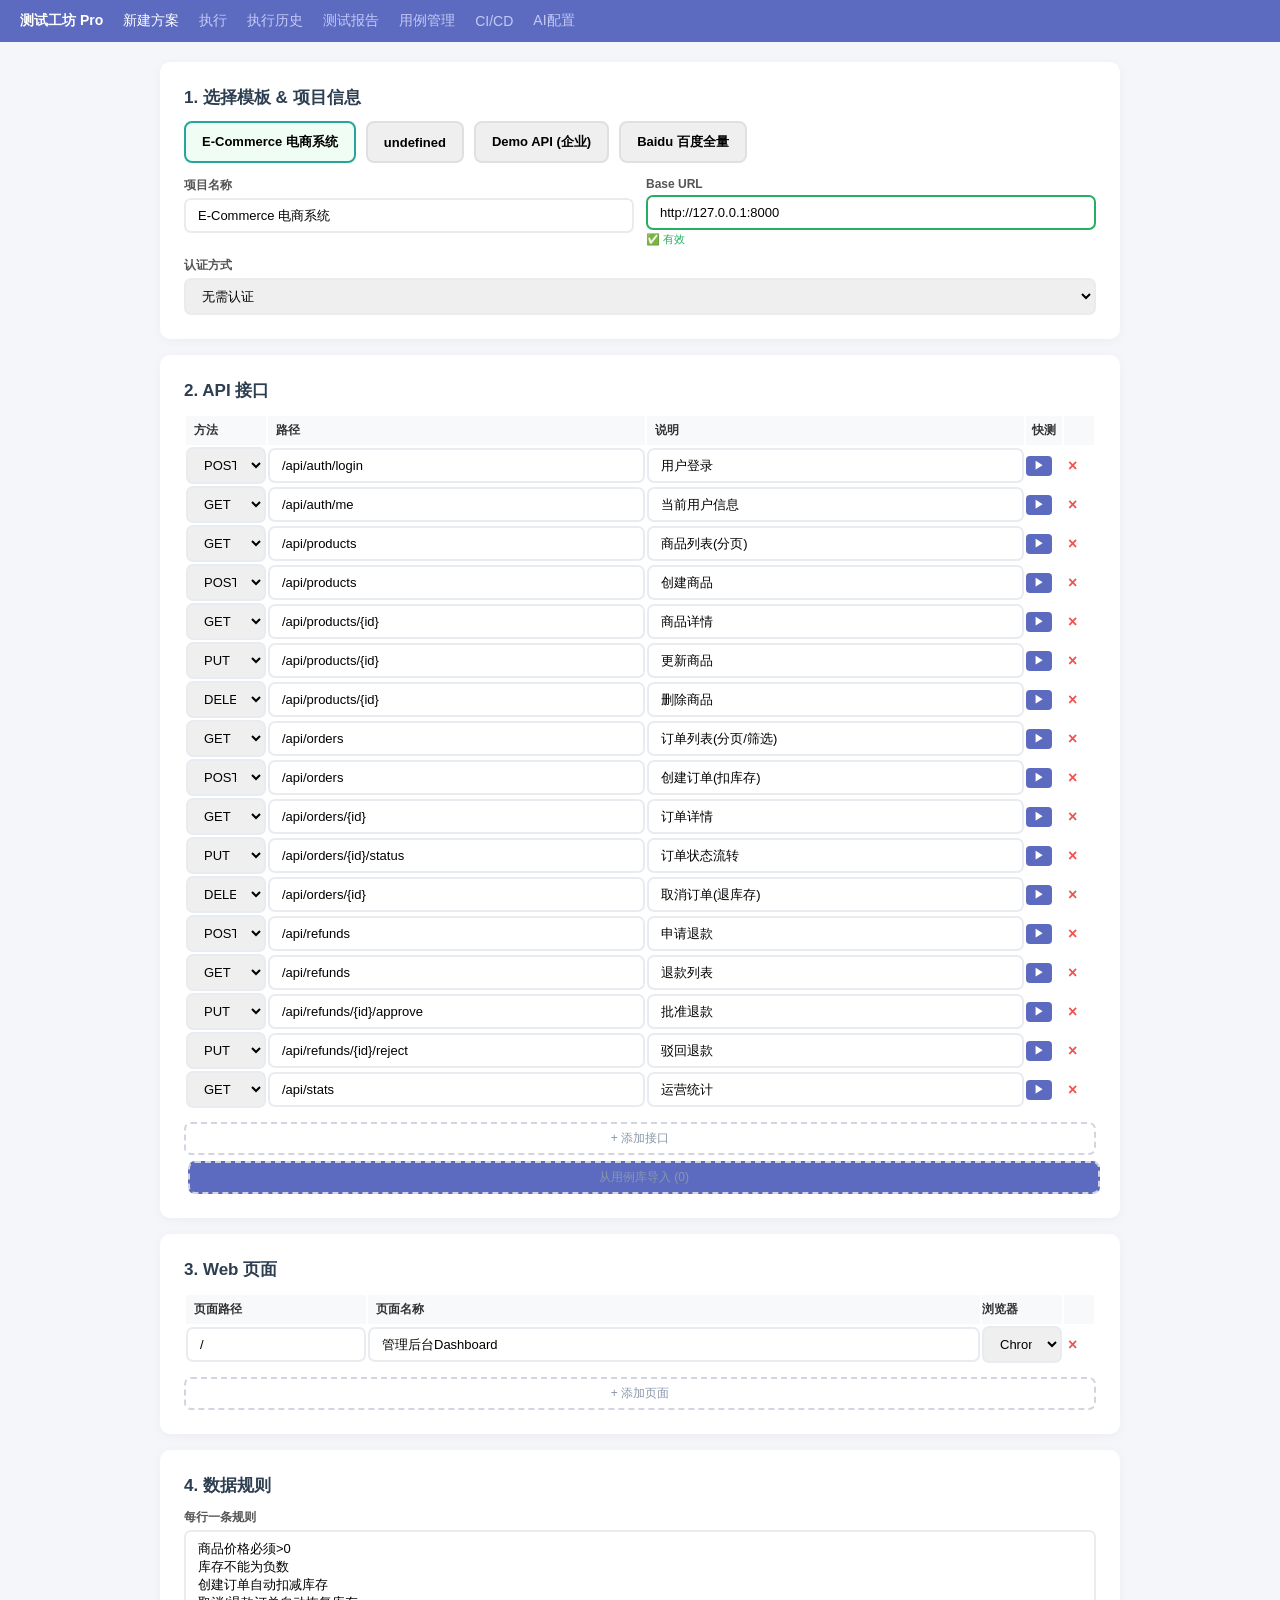
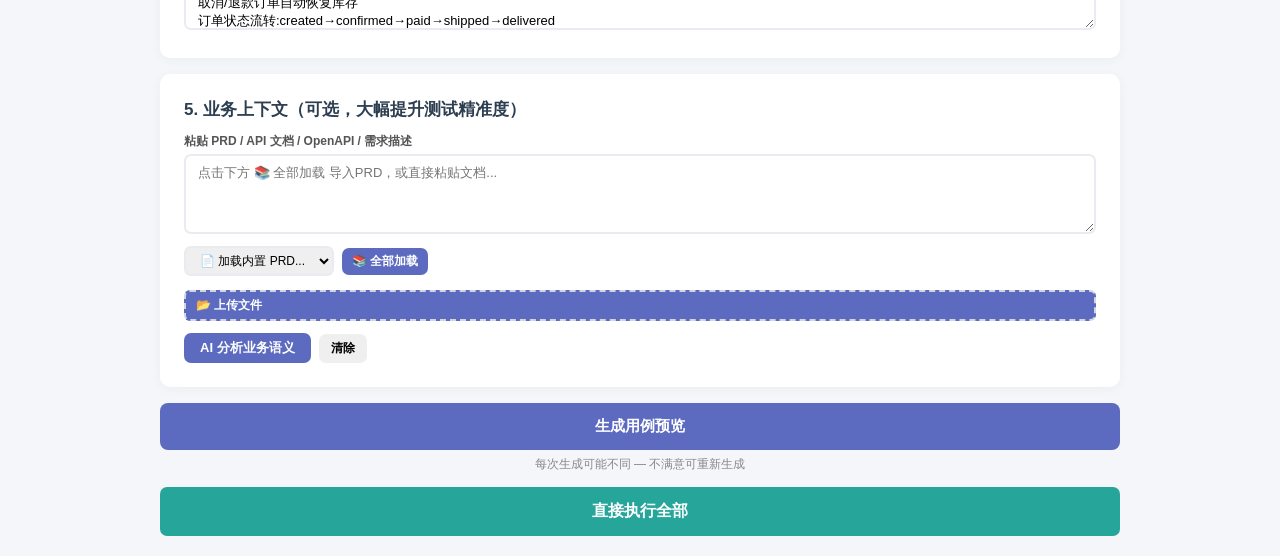
==== static/index.html @ 5188a3c5 "Fix: frontend timeout 300s and no longer destroys rendered pattern cases" ====
<!DOCTYPE html>
<html lang="zh-CN">
<head>
<meta charset="UTF-8"><meta name="viewport" content="width=device-width, initial-scale=1.0">
<title>测试工坊 Pro</title>
<style>
*{margin:0;padding:0;box-sizing:border-box}
body{font-family:-apple-system,BlinkMacSystemFont,'Segoe UI',sans-serif;background:#f5f6fa;color:#333}
.nav{background:#5c6bc0;color:#fff;padding:12px 20px;display:flex;gap:20px;align-items:center;font-size:14px}
.nav a{color:#c4c9f7;text-decoration:none;cursor:pointer}.nav a:hover,.nav a.on{color:#fff}
.main{max-width:1000px;margin:20px auto;padding:0 20px}
.card{background:#fff;border-radius:10px;padding:24px;margin-bottom:16px;box-shadow:0 2px 12px rgba(0,0,0,.04)}
h2{font-size:17px;margin-bottom:12px;color:#2c3e50}
.row{display:flex;gap:12px;flex-wrap:wrap}.row>*{flex:1;min-width:200px}
label{display:block;font-size:12px;font-weight:600;color:#555;margin-bottom:4px}
input,textarea,select{width:100%;padding:8px 12px;border:2px solid #e8ecf1;border-radius:7px;font-size:13px;font-family:inherit}
textarea{min-height:100px;resize:vertical}
input:focus,textarea:focus,select:focus{border-color:#5c6bc0;outline:none}
.btn{padding:10px 24px;border:none;border-radius:7px;font-size:14px;font-weight:600;cursor:pointer}
.btn-primary{background:#5c6bc0;color:#fff}.btn-primary:hover{opacity:.9}
.btn-go{background:#26a69a;color:#fff;font-size:16px;padding:14px 40px;width:100%}.btn-go:hover{opacity:.9}
.btn-sm{padding:5px 12px;font-size:11px}
.templates{display:flex;gap:10px;flex-wrap:wrap;margin-bottom:14px}
.tpl{padding:10px 16px;border:2px solid #e0e0e0;border-radius:8px;cursor:pointer;font-size:13px;font-weight:600;transition:.2s}
.tpl:hover{border-color:#5c6bc0}.tpl.on{border-color:#26a69a;background:#f0fdf4}
.endpoint{display:flex;gap:6px;align-items:center;padding:8px 10px;background:#f8f9fb;border-radius:7px;margin-bottom:6px}
.endpoint input,.endpoint select{padding:6px 8px;border:1px solid #ddd;border-radius:5px;font-size:12px;flex:1}
.del{color:#ef5350;cursor:pointer;font-weight:700;font-size:16px;padding:4px}
.metrics{display:flex;gap:12px;margin:16px 0;flex-wrap:wrap}
.m{background:#f8f9fb;border-radius:8px;padding:14px;text-align:center;min-width:90px;flex:1}
.m .v{font-size:26px;font-weight:700;display:block}.m .l{font-size:11px;color:#888;margin-top:3px}
.bar{height:10px;background:#e8ecf1;border-radius:5px;overflow:hidden;margin:10px 0}
.bar-f{height:100%;border-radius:5px;transition:width .3s}
.log{background:#1a1c23;color:#a2a3b7;padding:12px;border-radius:8px;font-size:12px;font-family:Consolas,monospace;max-height:400px;overflow-y:auto;line-height:1.6}
.pass{color:#55efc4}.fail{color:#ff7675}
.hidden{display:none}
.add-btn{width:100%;padding:6px;border:2px dashed #d0d5e0;border-radius:7px;font-size:12px;color:#8898aa;background:transparent;cursor:pointer;margin-top:6px;text-align:center}
.add-btn:hover{border-color:#5c6bc0;color:#5c6bc0}
</style>
</head>
<body>
<nav class="nav">
    <strong>测试工坊 Pro</strong>
    <a class="on" role="button" tabindex="0" onclick="tab('plan')" onkeydown="if(event.key==='Enter')tab('plan')">新建方案</a>
    <a role="button" tabindex="0" onclick="tab('exec')" onkeydown="if(event.key==='Enter')tab('exec')">执行</a>
    <a href="/api/history" target="_blank" rel="noopener noreferrer">执行历史</a>
    <a href="/api/report-list" target="_blank" rel="noopener noreferrer">测试报告</a>
    <a href="/tc" target="_blank" rel="noopener noreferrer">用例管理</a>
    <a href="/ci" target="_blank" rel="noopener noreferrer">CI/CD</a>
    <a role="button" tabindex="0" onclick="tab('ai')" onkeydown="if(event.key==='Enter')tab('ai')">AI配置</a>
    <span id="ai-status" style="font-size:11px;margin-left:auto;color:#888"></span>
</nav>

<!-- No floating modals — AI config is in the AI Settings tab -->

<div class="main">
<!-- PLAN -->
<div id="tab-plan">
    <div class="card">
        <h2>1. 选择模板 & 项目信息</h2>
        <div class="templates" id="tpls"></div>
        <div class="row">
            <div><label for="p-name">项目名称</label><input id="p-name" placeholder="被测项目名称"></div>
            <div><label for="p-url">Base URL</label><input id="p-url" placeholder="http://127.0.0.1:8000" oninput="validateURL()"><span id="url-hint" style="font-size:11px;margin-top:2px;display:block"></span></div>
        </div>
        <div class="row" style="margin-top:10px">
            <div><label for="p-auth">认证方式</label><select id="p-auth" onchange="toggleAuth()" style="width:100%">
                <option value="none">无需认证</option>
                <option value="header">Custom Header</option>
                <option value="bearer">Bearer Token</option>
                <option value="basic">Basic Auth</option>
            </select></div>
            <div id="auth-value-group" style="display:none" aria-live="polite">
                <label for="p-auth-value">认证值 <span style="color:#ef5350;font-size:10px">(仅内存存储)</span></label>
                <input id="p-auth-value" placeholder="Token/Cookie值" type="password" style="width:100%">
            </div>
        </div>
    </div>

    <div class="card">
        <h2>2. API 接口</h2>
        <div style="overflow-x:auto">
        <table style="width:100%;font-size:12px;margin-bottom:6px" id="api-table">
            <thead><tr style="background:#f8f9fb"><th style="width:80px;padding:6px 8px;text-align:left">方法</th><th style="padding:6px 8px;text-align:left">路径</th><th style="padding:6px 8px;text-align:left">说明</th><th style="width:36px;text-align:center" title="快速测试单个端点">快测</th><th style="width:30px"></th></tr></thead>
            <tbody id="api-list"></tbody>
        </table></div>
        <button class="add-btn" onclick="addApi()">+ 添加接口</button>
        <button class="add-btn" id="tc-import-btn" onclick="loadTCs()" style="background:#5c6bc0;margin-left:4px">从用例库导入 (0)</button>
    </div>

    <!-- TC import modal -->
    <div id="tc-modal" style="display:none;position:fixed;top:0;left:0;width:100%;height:100%;background:rgba(0,0,0,.4);z-index:9999" onclick="this.style.display='none'">
    <div class="modal-card" style="background:#fff;border-radius:12px;padding:24px;max-width:600px;width:90%;max-height:80vh;overflow-y:auto;margin:auto;position:relative;top:10%" onclick="event.stopPropagation()">
        <div style="display:flex;justify-content:space-between;align-items:center;margin-bottom:14px">
            <h3 style="margin:0">从用例库导入</h3>
            <span onclick="document.getElementById('tc-modal').style.display='none'" style="cursor:pointer;font-size:24px">&times;</span>
        </div>
        <input id="tc-search" placeholder="搜索用例..." style="width:100%;margin-bottom:10px;padding:8px;border:1px solid #ddd;border-radius:6px" oninput="renderTCList()">
        <div id="tc-list" style="max-height:300px;overflow-y:auto;margin-bottom:12px"></div>
        <button class="btn" onclick="importSelectedTCs()" style="width:100%;background:#5c6bc0;color:#fff;padding:10px;border:none;border-radius:6px;cursor:pointer;font-size:14px">导入选中用例</button>
    </div></div>

    <div class="card">
        <h2>3. Web 页面</h2>
        <div style="overflow-x:auto">
        <table style="width:100%;font-size:12px;margin-bottom:6px" id="pg-table">
            <thead><tr style="background:#f8f9fb"><th style="padding:6px 8px;text-align:left;width:180px">页面路径</th><th style="padding:6px 8px;text-align:left">页面名称</th><th style="width:80px;text-align:left">浏览器</th><th style="width:30px"></th></tr></thead>
            <tbody id="pg-list"></tbody>
        </table></div>
        <button class="add-btn" onclick="addPg()">+ 添加页面</button>
    </div>

    <div class="card">
        <h2>4. 数据规则</h2>
        <label for="p-rules">每行一条规则</label>
        <textarea id="p-rules" placeholder="首页HTTP 200\n响应时间<5秒\n数据一致"></textarea>
    </div>

    <div class="card">
        <h2>5. 业务上下文（可选，大幅提升测试精准度）</h2>
        <label for="p-context">粘贴 PRD / API 文档 / OpenAPI / 需求描述</label>
        <textarea id="p-context" oninput="this.style.height='auto';this.style.height=this.scrollHeight+'px'" style="min-height:80px;max-height:300px;resize:vertical" placeholder="点击下方 📚 全部加载 导入PRD，或直接粘贴文档..."></textarea>
        <div style="display:flex;gap:8px;margin-top:8px;align-items:center;flex-wrap:wrap">
            <select id="prd-select" onchange="loadPRDFile()" style="width:auto;padding:5px 10px;font-size:12px">
                <option value="">📄 加载内置 PRD...</option>
            </select>
            <button class="btn btn-sm" onclick="loadAllPRDs()" style="background:#5c6bc0;color:#fff;font-size:12px;padding:5px 10px">📚 全部加载</button>
            <label class="add-btn" style="cursor:pointer;font-size:12px;padding:5px 10px;display:flex;align-items:center;gap:4px;background:#5c6bc0;color:#fff;border-radius:6px">📂 上传文件<input type="file" accept=".md,.txt,.json,.yaml" multiple onchange="uploadPRD(this)" style="display:none"></label>
            <button class="btn btn-sm" id="btn-analyze" onclick="analyzeContext()" style="background:#5c6bc0;color:#fff;font-size:13px;padding:6px 16px">AI 分析业务语义</button>
            <button class="btn btn-sm" id="btn-analyze-cancel" onclick="_cancelAnalyze()" style="background:#ef5350;color:#fff;font-size:12px;padding:6px 12px;display:none">取消</button>
            <button class="btn btn-sm" onclick="document.getElementById('p-context').value='';_ctx={};renderContext()" style="font-size:12px;padding:6px 12px">清除</button>
            <span id="ctx-hint" style="font-size:11px;color:#888"></span>
            <span id="ctx-spinner" style="display:none;font-size:11px;color:#5c6bc0">⏳ 分析中...</span>
        </div>
        <div id="ctx-result" style="display:none;margin-top:12px">
            <div class="flex flex-b" style="margin-bottom:12px"><strong style="color:#5c6bc0;font-size:14px">📊 业务分析结果</strong>
                <div class="flex gap4"><span id="ctx-source" style="font-size:10px;padding:2px 8px;border-radius:10px;background:#e8eaf6;color:#5c6bc0"></span>
                <button class="btn btn-sm btn-o" onclick="editContext()" style="font-size:11px">✏ 编辑</button></div>
            </div>
            <!-- Entities -->
            <div style="margin-bottom:12px"><strong style="font-size:12px;color:#333">🏷 实体</strong>
                <div class="flex flex-w gap4" id="ctx-entities" style="margin-top:6px"></div>
            </div>
            <!-- Business Rules -->
            <div style="margin-bottom:12px"><strong style="font-size:12px;color:#333">📋 业务规则</strong>
                <div id="ctx-rules" style="margin-top:6px;font-size:12px;max-height:200px;overflow-y:auto"></div>
            </div>
            <!-- State Machine -->
            <div><strong style="font-size:12px;color:#333">🔄 状态机</strong>
                <div id="ctx-states" style="margin-top:6px;font-size:12px"></div>
            </div>
            <!-- Stats -->
            <div id="ctx-stats" style="margin-top:12px;padding-top:12px;border-top:1px solid #e0e0e0;font-size:11px;color:#888"></div>
        </div>
    </div>

    <button class="btn" onclick="previewCases()" style="width:100%;background:#5c6bc0;color:#fff;font-size:15px;padding:14px;border:none;border-radius:8px;cursor:pointer;font-weight:700">生成用例预览</button>
    <p style="text-align:center;color:#888;font-size:12px;margin:6px 0">每次生成可能不同 — 不满意可重新生成</p>

    <!-- Case preview (shown after previewCases) -->
    <div id="case-preview" class="hidden card" style="margin-top:12px">
        <div style="display:flex;justify-content:space-between;align-items:center;margin-bottom:12px">
            <h3 style="margin:0" id="case-preview-title">用例预览</h3>
            <span id="source-badge" style="font-size:11px;padding:2px 10px;border-radius:10px;display:none"></span>
            <span style="display:flex;gap:6px">
                <button class="btn btn-sm" onclick="previewCases()" style="background:#fff;color:#5c6bc0;border:1px solid #5c6bc0;font-size:13px;padding:6px 16px" title="AI 重新生成">重新生成</button>
                <button class="btn btn-sm" onclick="execPreviewed()" style="background:#26a69a;color:#fff;font-size:13px;padding:6px 16px">执行选中</button>
                <button class="btn btn-sm" onclick="savePreviewed()" style="background:#5c6bc0;color:#fff;font-size:13px;padding:6px 16px">保存到用例库</button>
            </span>
        </div>
        <div style="overflow-x:auto">
        <table style="width:100%;font-size:12px;table-layout:auto" id="preview-table">
            <thead><tr style="background:#f8f9fb">
                <th style="width:28px;position:sticky;left:0;background:#f8f9fb"><input type="checkbox" id="preview-select-all" onchange="togglePreviewAll()"></th>
                <th style="width:30px;background:#f8f9fb;cursor:pointer;text-align:center" onclick="toggleAllLocks()" title="全部锁定/解锁">🔒</th>
                <th style="width:55px">编号</th>
                <th style="width:80px">模块</th>
                <th style="min-width:180px">用例标题</th>
                <th style="width:45px">类型</th>
                <th style="width:38px">层次</th>
                <th style="width:50px">优先级</th>
                <th style="min-width:120px">前置条件</th>
                <th style="width:55px">方法</th>
                <th style="min-width:140px">路径</th>
                <th style="min-width:140px">预期结果</th>
                <th style="min-width:240px">测试步骤</th>
                <th style="width:70px">测试数据</th>
            </tr></thead>
            <tbody id="case-preview-list"></tbody>
        </table></div>
    </div>

    <button class="btn btn-go" onclick="_runWithConfirm()" style="margin-top:8px">直接执行全部</button>
    <div id="results" class="hidden" style="margin-top:16px" aria-live="polite" aria-atomic="true"></div>
</div>

<!-- AI -->
<div id="tab-ai" class="hidden">
    <div style="display:flex;gap:16px;align-items:flex-start">
    <!-- Left: config list -->
    <div class="card" style="width:240px;flex-shrink:0;padding:14px">
        <h3 style="margin:0 0 4px;font-size:14px">已保存配置</h3>
        <p style="color:#888;font-size:10px;margin:0 0 10px">点击切换当前使用的配置</p>
        <div id="ai-config-list" style="max-height:420px;overflow-y:auto;margin-bottom:8px;font-size:12px"></div>
        <button onclick="newAIConfig()" style="width:100%;background:#5c6bc0;color:#fff;border:none;padding:8px;border-radius:6px;cursor:pointer;font-size:12px">+ 新增配置</button>
    </div>
    <!-- Right: config form -->
    <div class="card" style="flex:1">
        <div style="display:flex;justify-content:space-between;align-items:center;margin-bottom:14px">
            <div style="display:flex;align-items:center;gap:8px">
                <h2 style="margin:0;font-size:16px">配置详情</h2>
                <input id="ai-config-name" placeholder="配置名称" style="font-size:13px;padding:4px 8px;border:1px solid #ddd;border-radius:4px;width:140px">
            </div>
            <span style="display:flex;gap:6px">
                <button onclick="saveAIConfig()" style="background:#5c6bc0;color:#fff;border:none;padding:8px 16px;border-radius:6px;cursor:pointer;font-size:13px;font-weight:600">保存</button>
                <button onclick="deleteAIConfig()" style="background:#fce4ec;color:#ef5350;border:none;padding:8px 12px;border-radius:6px;cursor:pointer;font-size:12px">删除</button>
            </span>
        </div>

        <div style="display:flex;gap:12px;margin-bottom:12px">
            <div style="flex:1"><label style="font-size:11px">模型提供商</label>
            <select id="ai-provider" onchange="onAIProviderChange()" style="width:100%;padding:8px;border:1px solid #ddd;border-radius:6px;font-size:12px">
                <option value="openai">OpenAI</option>
                <option value="deepseek">DeepSeek</option>
                <option value="qwen">通义千问 (Qwen)</option>
                <option value="claude">Claude (Anthropic)</option>
                <option value="custom">自定义</option></select></div>
            <div style="flex:1"><label style="font-size:11px">模型名称</label>
            <input id="ai-model" placeholder="gpt-4o" style="width:100%;padding:8px;border:1px solid #ddd;border-radius:6px;font-size:12px"></div>
        </div>

        <div style="margin-bottom:12px">
            <label style="font-size:11px">API Base URL</label>
            <input id="ai-base-url" placeholder="https://api.openai.com/v1" style="width:100%;padding:8px;border:1px solid #ddd;border-radius:6px;font-size:12px">
        </div>

        <label style="font-size:11px">API Key</label>
        <div style="display:flex;gap:6px;margin-top:3px">
            <input id="ai-key-input" type="password" placeholder="输入新密钥（已配置则留空）" style="flex:1;padding:8px;border:1px solid #ddd;border-radius:6px;font-size:12px">
            <button onclick="toggleAIKeyVisibility()" style="background:none;border:1px solid #ddd;border-radius:6px;padding:0 10px;cursor:pointer" id="ai-eye">👁</button>
        </div>
        <span id="ai-key-status" style="font-size:11px;color:#888;display:none"></span>

        <div style="display:flex;gap:12px;margin-top:12px">
            <div style="flex:1"><label style="font-size:11px">Temperature</label>
            <input id="ai-temp" type="number" min="0" max="2" step="0.1" value="0.7" style="width:100%;padding:8px;border:1px solid #ddd;border-radius:6px;font-size:12px"></div>
            <div style="flex:1"><label style="font-size:11px">Max Tokens</label>
            <input id="ai-max-tokens" type="number" min="100" max="32000" step="100" value="4096" style="width:100%;padding:8px;border:1px solid #ddd;border-radius:6px;font-size:12px"></div>
        </div>

        <label style="font-size:11px;margin-top:12px;display:block">System Prompt</label>
        <textarea id="ai-system-prompt" rows="2" style="width:100%;padding:8px;border:1px solid #ddd;border-radius:6px;font-size:11px;resize:vertical;font-family:monospace">你是一个专业的测试工程师，根据 API 定义生成 ISTQB 标准的测试用例。</textarea>

        <div id="ai-saved-msg" style="margin-top:10px;font-size:12px;display:none"></div>
    </div>
    </div>
</div>

<!-- EXEC -->
<div id="tab-exec" class="hidden">
    <div class="card">
        <h2>选择方案执行</h2>
        <select id="hist-sel" style="width:100%" onchange="onHist()"><option value="">-- 选择 --</option></select>
        <button class="btn btn-primary btn-go" id="btn-hist" onclick="execHist()" disabled style="margin-top:10px">执行</button>
    </div>
    <div class="card hidden" id="dash" aria-live="polite">
        <h2 id="dash-title">实时面板</h2>
        <div class="metrics" style="cursor:pointer" onclick="window.open('/api/report')">
            <div class="m"><span class="v" style="color:#3498db" id="m-total">0</span><span class="l">总计</span></div>
            <div class="m"><span class="v" style="color:#27ae60" id="m-passed">0</span><span class="l">通过</span></div>
            <div class="m"><span class="v" style="color:#ef5350" id="m-failed">0</span><span class="l">失败</span></div>
            <div class="m"><span class="v" style="color:#ff9800" id="m-errors">0</span><span class="l">错误</span></div>
            <div class="m"><span class="v" style="color:#5c6bc0" id="m-rate">-</span><span class="l">通过率</span></div>
        </div>
        <div class="bar"><div class="bar-f" id="dash-bar" style="width:0%;background:#5c6bc0"></div></div>
        <div id="dash-ctrls" style="display:none;justify-content:flex-end;gap:6px;margin-top:8px"></div>
        <div class="log" id="dash-log">等待执行...</div>
    </div>
    <div class="card" id="exec-log-list" style="max-height:400px;overflow-y:auto"></div>
</div>
</div>

<script>
// ===== UTIL =====
function he(s){return String(s||'').replace(/&/g,'&amp;').replace(/</g,'&lt;').replace(/>/g,'&gt;').replace(/"/g,'&quot;').replace(/'/g,'&#39;')}
// ===== DATA =====
const TPLS = {
    task: {name:"E-Commerce 电商系统",url:"http://127.0.0.1:8000", apis:[
        {m:"POST",p:"/api/auth/login",n:"用户登录"},
        {m:"GET",p:"/api/auth/me",n:"当前用户信息"},
        {m:"GET",p:"/api/products",n:"商品列表(分页)"},
        {m:"POST",p:"/api/products",n:"创建商品"},
        {m:"GET",p:"/api/products/{id}",n:"商品详情"},
        {m:"PUT",p:"/api/products/{id}",n:"更新商品"},
        {m:"DELETE",p:"/api/products/{id}",n:"删除商品"},
        {m:"GET",p:"/api/orders",n:"订单列表(分页/筛选)"},
        {m:"POST",p:"/api/orders",n:"创建订单(扣库存)"},
        {m:"GET",p:"/api/orders/{id}",n:"订单详情"},
        {m:"PUT",p:"/api/orders/{id}/status",n:"订单状态流转"},
        {m:"DELETE",p:"/api/orders/{id}",n:"取消订单(退库存)"},
        {m:"POST",p:"/api/refunds",n:"申请退款"},
        {m:"GET",p:"/api/refunds",n:"退款列表"},
        {m:"PUT",p:"/api/refunds/{id}/approve",n:"批准退款"},
        {m:"PUT",p:"/api/refunds/{id}/reject",n:"驳回退款"},
        {m:"GET",p:"/api/stats",n:"运营统计"}],
        pgs:[{u:"/",na:"管理后台Dashboard"}],
        rules:"商品价格必须>0\n库存不能为负数\n创建订单自动扣减库存\n取消/退款订单自动恢复库存\n订单状态流转:created→confirmed→paid→shipped→delivered\n只有created/confirmed状态才能取消\ndelivered后不可取消只能走退款\n退款金额不能超过订单总价\n普通用户只能看自己的订单\n管理员审批退款"},
        context:{entities:[
            {name:"商品",fields:["name","price","stock","category"]},
            {name:"订单",fields:["user_id","items","total","status"]},
            {name:"退款",fields:["order_id","reason","amount","status"]}],
        business_rules:["商品价格必须>0","库存不能为负数","订单金额等于所有商品单价×数量之和","删除商品不影响已有订单","退款金额≤订单总价","只有已支付订单可退款"],
        state_machine:[{entity:"订单",states:["created","confirmed","paid","shipped","delivered","cancelled"],transitions:["created→confirmed","confirmed→paid","paid→shipped","shipped→delivered","created→cancelled","confirmed→cancelled"]}]},
    demo:{name:"Demo API (企业)",url:"http://127.0.0.1:8000", apis:[
        {m:"GET",p:"/api/health",n:"健康检查"},{m:"POST",p:"/api/auth/login",n:"登录"},
        {m:"POST",p:"/api/auth/refresh",n:"刷新Token"},{m:"GET",p:"/api/users",n:"用户列表"},
        {m:"POST",p:"/api/users",n:"创建用户"},{m:"GET",p:"/api/users/{id}",n:"用户详情"},
        {m:"PUT",p:"/api/users/{id}",n:"更新用户"},{m:"DELETE",p:"/api/users/{id}",n:"删除用户"},
        {m:"GET",p:"/api/orders",n:"订单列表"},{m:"POST",p:"/api/orders",n:"创建订单"},
        {m:"GET",p:"/api/orders/{id}",n:"订单详情"},{m:"PUT",p:"/api/orders/{id}",n:"更新订单"},
    ],
        pgs:[{u:"/",na:"首页"},{u:"/login",na:"登录页"}],
        rules:"健康检查返回200\n登录成功返回JWT\n重复用户名应被拒绝\n订单金额不能为负数\n并发登录不互踢"},
    baidu:{name:"Baidu 百度全量",url:"https://www.baidu.com", apis:[
        {m:"GET",p:"/",n:"首页"},
        {m:"HEAD",p:"/",n:"首页HEAD"},
        {m:"GET",p:"/s?wd=hello",n:"英文搜索"},
        {m:"GET",p:"/s?wd=测试",n:"中文搜索"},
        {m:"GET",p:"/s?wd=test&pn=10",n:"搜索第2页"},
        {m:"GET",p:"/s?wd=test&pn=20",n:"搜索第3页"},
        {m:"GET",p:"/s?wd=test&rn=50",n:"每页50条"},
        {m:"GET",p:"/s?wd=",n:"空关键词"},
        {m:"GET",p:"/s?wd=test&rsv_spt=1",n:"搜索建议"},
        {m:"POST",p:"/s",n:"POST搜索"},
        {m:"GET",p:"https://www.baidu.com/img/bd_logo1.png",n:"Logo图片"},
        {m:"GET",p:"https://www.baidu.com/img/PCtm_d9c8750bed0b3c7d089fa7d55720d6cf.png",n:"静态资源"},
        {m:"GET",p:"https://www.baidu.com/search/error.html",n:"错误页面"},
        ],
        pgs:[
            {u:"/",na:"首页",ac:"搜索框可见+无JS报错"},
            {u:"/s?wd=hello",na:"英文搜索",ac:"结果列表加载"},
            {u:"/s?wd=测试",na:"中文搜索",ac:"Unicode关键词正常"},
            {u:"/s?wd=test&pn=10",na:"搜索结果第2页",ac:"翻页导航正常"},
        ],
        rules:"搜索框可见\n无控制台报错\nLogo图片加载\n页面加载<5s\n搜索结果非空"},
};

function toggleAuth() {
    document.getElementById("auth-value-group").style.display = 
        document.getElementById("p-auth").value === "none" ? "none" : "block";
}
function tab(t) {
    ["plan","exec","ai"].forEach(x => document.getElementById("tab-"+x).classList.toggle("hidden", x!==t));
    document.querySelectorAll(".nav a").forEach(a => a.classList.toggle("on", a.textContent.includes(
        t==="plan"?"新建":t==="exec"?"执行":"AI"
    )));
    if (t==="exec") loadHist();
    if (t==="ai" && !_aiEditingId && _aiActiveId) selectAIProfile(_aiActiveId);
}

// ===== TEMPLATES =====
function initTpls() {
    document.getElementById("tpls").innerHTML = Object.keys(TPLS).map(k =>
        `<button class="tpl" data-k="${k}" onclick="apply('${k}',this)">${TPLS[k].name}</button>`
    ).join("");
}
function apply(k, el) {
    document.querySelectorAll(".tpl").forEach(t => t.classList.remove("on"));
    el.classList.add("on");
    const t = TPLS[k];
    document.getElementById("p-name").value = t.name;
    document.getElementById("p-url").value = t.url;
    document.getElementById("p-rules").value = t.rules;
    document.getElementById("api-list").innerHTML = "";
    t.apis.forEach(a => { addApi(); const rows = document.querySelectorAll("#api-list tr"); const l = rows[rows.length-1]; l.querySelector(".api-m").value = a.m; l.querySelector(".api-p").value = a.p; l.querySelector(".api-n").value = a.n; });
    document.getElementById("pg-list").innerHTML = "";
    t.pgs.forEach(p => { addPg(); const r = document.querySelectorAll("#pg-list tr"); const l = r[r.length-1]; l.querySelector(".pg-u").value = p.u; l.querySelector(".pg-na").value = p.na; if(p.br) l.querySelector(".pg-br").value = p.br; });
    if (t.context) { _ctx = t.context; renderContext(); }
    save();
}

// ===== ADD ROWS =====
function addApi() {
    const tr = document.createElement("tr"); tr.className = "api-row";
    tr.innerHTML = `<td><select class="api-m" style="width:80px"><option>GET</option><option>POST</option><option>PUT</option><option>DELETE</option></select></td>
        <td><input class="api-p" placeholder="/api/path" oninput="save()" style="width:100%"></td>
        <td><input class="api-n" placeholder="说明" oninput="save()" style="width:100%"></td>
        <td><button class="btn btn-sm" onclick="quickTest(this)" style="font-size:10px;padding:3px 8px;background:#5c6bc0;color:#fff;border:none;border-radius:4px" title="快速测试此端点">▶</button></td>
        <td><span class="del" onclick="this.closest('tr').remove();save()" style="cursor:pointer;color:#ef5350">&times;</span></td>`;
    document.getElementById("api-list").appendChild(tr); save();
}
function quickTest(btn) {
    var row = btn.closest('tr');
    var m = row.querySelector('.api-m').value;
    var p = row.querySelector('.api-p').value.trim();
    var n = row.querySelector('.api-n').value.trim()||p;
    if (!p) return;
    btn.textContent = '...'; btn.disabled = true;
    var url = fixUrl(document.getElementById("p-url").value.trim());
    var plan = {name:'Quick: '+n, url:url, apis:[{m:m,p:p,n:n}], pages:[], rules:[], types:["api","unit"], exact:true, auth:document.getElementById("p-auth").value, authValue:document.getElementById("p-auth-value").value, context:_ctx};
    window._lastPlan = plan; save();
    document.getElementById("results").classList.remove("hidden");
    _runGenerate(plan);
    setTimeout(function(){ btn.textContent = '▶'; btn.disabled = false; }, 2000);
}
function addPg() {
    const tr = document.createElement("tr"); tr.className = "pg-row";
    tr.innerHTML = `<td><input class="pg-u" placeholder="/" oninput="save()" style="width:100%"></td>
        <td><input class="pg-na" placeholder="首页" oninput="save()" style="width:100%"></td>
        <td><select class="pg-br" style="width:100%"><option>Chromium</option><option>Firefox</option><option>WebKit</option></select></td>
        <td><span class="del" onclick="this.closest('tr').remove();save()" style="cursor:pointer;color:#ef5350">&times;</span></td>`;
    document.getElementById("pg-list").appendChild(tr); save();
}

// ===== SAVE/RESTORE =====
function save() {
    const apis = []; document.querySelectorAll("#api-list tr").forEach(r => { const m = r.querySelector(".api-m").value, p = r.querySelector(".api-p").value.trim(), n = r.querySelector(".api-n").value.trim(); if (p) apis.push({m,p,n}); });
    const pgs = []; document.querySelectorAll("#pg-list tr").forEach(r => { const u = r.querySelector(".pg-u").value.trim(), na = r.querySelector(".pg-na").value.trim(); if (u) pgs.push({u,na}); });
    const d = {name: document.getElementById("p-name").value, url: fixUrl(document.getElementById("p-url").value), rules: document.getElementById("p-rules").value, apis, pgs, auth: document.getElementById("p-auth").value, context: _ctx};
    try { localStorage.setItem("wiz", JSON.stringify(d)); } catch(e) {}
}
function restore() {
    try {
        const d = JSON.parse(localStorage.getItem("wiz")); if (!d) return;
        document.getElementById("p-name").value = d.name||""; document.getElementById("p-url").value = fixUrl(d.url||""); validateURL(); document.getElementById("p-rules").value = d.rules||"";
        if (d.apis && d.apis.length) {
            document.getElementById("api-list").innerHTML = "";
            d.apis.forEach(a => { addApi(); const rows = document.querySelectorAll("#api-list tr"); const l = rows[rows.length-1]; l.querySelector(".api-m").value = a.m; l.querySelector(".api-p").value = a.p; l.querySelector(".api-n").value = a.n; });
        }
        if (d.pgs && d.pgs.length) {
            document.getElementById("pg-list").innerHTML = "";
            d.pgs.forEach(p => { addPg(); const rows = document.querySelectorAll("#pg-list tr"); const l = rows[rows.length-1]; l.querySelector(".pg-u").value = p.u; l.querySelector(".pg-na").value = p.na; if(p.br) l.querySelector(".pg-br").value = p.br; });
        }
        if (d.auth) { document.getElementById("p-auth").value = d.auth; toggleAuth(); }
        if (d.context) { _ctx = d.context; renderContext(); }
    } catch(e) {}
}
function fixUrl(u) {
    u = (u||'').trim().replace(/\/+$/g, '');
    if (!u) return 'http://127.0.0.1:8000';
    if (!/^https?:\/\//i.test(u)) u = 'http://' + u;
    if (u === 'http://localhost' || u === 'http://127.0.0.1') return 'http://127.0.0.1:8000';
    if (/^https?:\/\/localhost:\d+/.test(u)) return u.replace('localhost','127.0.0.1');
    return u;
}
function validateURL() {
    var u = document.getElementById('p-url').value.trim();
    var h = document.getElementById('url-hint');
    var input = document.getElementById('p-url');
    if (!u) { h.textContent = ''; input.style.borderColor = ''; return; }
    var fixed = fixUrl(u);
    if (fixed !== u) { h.textContent = '→ ' + fixed; h.style.color = '#5c6bc0'; input.style.borderColor = '#5c6bc0'; }
    else if (/^https?:\/\/.+/.test(u)) { h.textContent = '✅ 有效'; h.style.color = '#27ae60'; input.style.borderColor = '#27ae60'; }
    else { h.textContent = '⚠ 格式无效'; h.style.color = '#ef5350'; input.style.borderColor = '#ef5350'; }
}

// ===== GENERATE =====
function _runWithConfirm() {
    var url = fixUrl(document.getElementById("p-url").value.trim());
    var apis = document.querySelectorAll("#api-list tr").length - (document.querySelector("#api-list tr") ? 0 : 0);
    var count = 0; document.querySelectorAll("#api-list tr").forEach(function(){count++});
    var isProd = url && !url.includes('127.0.0.1') && !url.includes('localhost');
    var msg = '即将对 ' + url + ' 执行 ' + count + ' 个 API 端点的自动化测试。';
    if (isProd) msg += '\n\n⚠ 目标不是本地地址，可能影响线上服务。确定继续？';
    if (!confirm(msg)) return;
    generate();
}
async function generate() {
    if (window._generating) return;
    window._generating = true;
    save();
    const apis = []; document.querySelectorAll("#api-list tr").forEach(r => { const m = r.querySelector(".api-m").value, p = r.querySelector(".api-p").value.trim(), n = r.querySelector(".api-n").value.trim(); if (p) apis.push({m,p,n}); });
    const pgs = []; document.querySelectorAll("#pg-list tr").forEach(r => { const u = r.querySelector(".pg-u").value.trim(), na = r.querySelector(".pg-na").value.trim(); if (u) pgs.push({u,na}); });
    var rawUrl = document.getElementById("p-url").value.trim();
    rawUrl = fixUrl(rawUrl);
    const plan = {name: document.getElementById("p-name").value.trim()||"未命名", url: rawUrl, apis, pages: pgs, rules: document.getElementById("p-rules").value.split("\n").filter(l=>l.trim()), types: ["api","ui","data"], auth: document.getElementById("p-auth").value, authValue: document.getElementById("p-auth-value").value, context: _ctx, time: new Date().toLocaleString()};
    let hist = []; try { hist = JSON.parse(localStorage.getItem("plan_hist")||"[]"); } catch(e) {}
    const safePlan = {name: plan.name, url: plan.url, apis: plan.apis, pages: plan.pgs||[], rules: plan.rules, types: plan.types, auth: plan.auth, time: plan.time};
    hist.unshift(safePlan); if (hist.length > 20) hist = hist.slice(0,20); try { localStorage.setItem("plan_hist", JSON.stringify(hist)); } catch(e) {}
    const escName = (plan.name||'').replace(/&/g,"&amp;").replace(/</g,"&lt;").replace(/>/g,"&gt;").replace(/"/g,"&quot;");
    let activeEvt = null;

    document.getElementById("results").classList.remove("hidden");
    document.getElementById("results").innerHTML = `<div class="card">
        <div style="display:flex;justify-content:space-between;align-items:center;margin-bottom:12px">
            <h2 id="res-title" style="margin:0">${escName} — 执行中...</h2>
            <button class="btn" id="stop-btn" style="background:#ef5350;color:#fff;padding:8px 16px;font-size:12px">停止</button>
        </div>
        <div class="metrics" style="cursor:pointer" onclick="window.open('/api/report')">
            <div class="m"><span class="v" style="color:#3498db" id="r-total">-</span><span class="l">总计</span></div>
            <div class="m"><span class="v" style="color:#27ae60" id="r-passed">-</span><span class="l">通过</span></div>
            <div class="m"><span class="v" style="color:#ef5350" id="r-failed">-</span><span class="l">失败</span></div>
            <div class="m"><span class="v" style="color:#ff9800" id="r-errors">-</span><span class="l">错误</span></div>
            <div class="m"><span class="v" style="color:#5c6bc0" id="r-rate">-</span><span class="l">通过率</span></div>
        </div>
        <div class="bar"><div class="bar-f" id="r-bar" style="width:5%;background:#5c6bc0"></div></div>
        <div class="log" id="r-log">执行中...</div>
    </div>`;
    document.getElementById("results").scrollIntoView({behavior:"smooth"});
    window._lastPlan = plan;
    window._lastPid = "";
    // Use the shared 3-state button controller from _runGenerate
    _setRunButtons(plan, "running");

    // SSE stream
    try {
    const pr = await fetch('/api/plan', {method:'POST',headers:{'Content-Type':'application/json'},body:JSON.stringify(plan)});
    const pd = await pr.json();
    if (!pd.id) {
        document.getElementById("r-bar").style.width = "100%";
        document.getElementById("r-bar").style.background = "#ef5350";
        document.getElementById("r-log").textContent = "错误: " + (pd.error || "Plan submission failed");
        return;
    }
    window._lastPid = pd.id;
    window._counters = {};
    _streamSSE(pd.id, plan);
    } catch(e) {
        document.getElementById("r-bar").style.width = "100%";
        document.getElementById("r-bar").style.background = "#ef5350";
        document.getElementById("r-log").textContent = "网络错误: " + e.message;
        document.getElementById("res-title").textContent = plan.name + " — 连接失败";
        window._generating = false;
    }
}
function _streamSSE(pid, plan) {
    if (window._activeEvt) { window._activeEvt.close(); window._activeEvt = null; }
    const evt = new EventSource('/api/stream?id=' + pid);
    window._activeEvt = evt;
    if (!window._counters) window._counters = {};
    if (!window._counters[pid]) window._counters[pid] = {tt:0, pp:0, ff:0};
    let c = window._counters[pid];
    evt.onmessage = function(e) {
        try { const d = JSON.parse(e.data);
        if (d.t === "test") {
            document.getElementById("r-log").textContent += d.line + "\n";
            if (d.line.includes("[PASS]")) { c.pp++; c.tt++; }
            else if (d.line.includes("[FAIL]")) { c.ff++; c.tt++; }
            document.getElementById("r-total").textContent = c.tt;
            document.getElementById("r-passed").textContent = c.pp;
            document.getElementById("r-failed").textContent = c.ff;
            document.getElementById("r-rate").textContent = c.tt ? Math.round(c.pp/c.tt*100)+"%" : "-";
            if (d.pct) document.getElementById("r-bar").style.width = d.pct + "%";
            document.getElementById("r-log").scrollTop = document.getElementById("r-log").scrollHeight;
        } else if (d.t === "done") {
            evt.close();
            window._activeEvt = null; window._generating = false;
            var sb = document.getElementById("stop-btn"); if(sb){ sb._state = "done"; sb.innerHTML = '<button class="btn btn-sm" onclick="location.reload()" style="background:#5c6bc0;color:#fff;padding:4px 10px;font-size:11px">🔄 重新开始</button>'; }
            setTimeout(async ()=>{
                try{
                    const r = await fetch('/api/report-count');
                    const rd = await r.json();
                    var el = function(id){return document.getElementById(id)};
                    var e; if(e = el("r-total")) e.textContent = rd.total;
                    if(e = el("r-passed")) e.textContent = rd.passed;
                    if(e = el("r-failed")) e.textContent = rd.failed;
                    if(e = el("r-errors")) e.textContent = rd.errors||0;
                    if(e = el("r-rate")) e.textContent = rd.rate + "%";
                    if(e = el("r-bar")) e.style.background = (rd.failed===0 && rd.errors===0) ? "#27ae60" : "#ef5350";
                    if(e = el("res-title")) e.textContent = plan.name + " — " + ((rd.failed===0 && rd.errors===0) ? "全部通过" : "部分失败");
                }catch(e){}
            }, 500);
            var bar2 = document.getElementById("r-bar"); if(bar2) bar2.style.width = "100%";
            var tit2 = document.getElementById("res-title"); if(tit2) tit2.textContent = plan.name + " — " + (d.failed === 0 ? "全部通过" : "部分失败");
        }
        } catch(e) { /* skip malformed SSE messages */ }
    };
    evt.onerror = function() { evt.close(); window._activeEvt = null; window._generating = false; var sb = document.getElementById("stop-btn"); if(sb){ sb._state = "done"; sb.innerHTML = '<button class="btn btn-sm" onclick="resumeExec()" style="background:#f59e0b;color:#fff;padding:4px 10px;font-size:11px">🔄 重连</button>'; } var bar = document.getElementById("r-bar"); if(bar) bar.style.background = "#ef5350"; var tit = document.getElementById("res-title"); if(tit) tit.textContent = plan.name + " — 连接中断"; };
}
// end _streamSSE

// ===== PAUSE / RESUME / STOP =====
function _setRunButtons(plan, state) {
    var btn = document.getElementById("stop-btn");
    if (!btn) return;
    btn._state = state; btn._plan = plan;
    if (state === "running") {
        btn.innerHTML = '<span style="display:flex;gap:6px"><button class="btn btn-sm" onclick="pauseExec()" style="background:#f59e0b;color:#fff;padding:4px 10px;font-size:11px">⏸ 暂停</button><button class="btn btn-sm" onclick="stopExec()" style="background:#ef5350;color:#fff;padding:4px 10px;font-size:11px">⏹ 停止</button></span>';
    }
}
function pauseExec() {
    if (window._activeEvt) { window._activeEvt.close(); window._activeEvt = null; }
    var btn = document.getElementById("stop-btn");
    btn._state = "paused";
    btn.innerHTML = '<span style="display:flex;gap:6px"><button class="btn btn-sm" onclick="resumeExec()" style="background:#5c6bc0;color:#fff;padding:4px 10px;font-size:11px">▶ 继续</button><button class="btn btn-sm" onclick="stopExec()" style="background:#ef5350;color:#fff;padding:4px 10px;font-size:11px">⏹ 停止</button></span>';
    var bar = document.getElementById("r-bar"); if(bar) bar.style.background = "#f59e0b";
    var tit = document.getElementById("res-title"); if(tit) tit.textContent = (btn._plan?btn._plan.name:'') + " — ⏸ 已暂停";
}
function resumeExec() {
    var pid = window._lastPid;
    if (!pid) return;
    var btn = document.getElementById("stop-btn");
    btn._state = "running";
    btn.innerHTML = '<span style="display:flex;gap:6px"><button class="btn btn-sm" onclick="pauseExec()" style="background:#f59e0b;color:#fff;padding:4px 10px;font-size:11px">⏸ 暂停</button><button class="btn btn-sm" onclick="stopExec()" style="background:#ef5350;color:#fff;padding:4px 10px;font-size:11px">⏹ 停止</button></span>';
    var bar = document.getElementById("r-bar"); if(bar) bar.style.background = "#5c6bc0";
    var tit = document.getElementById("res-title"); if(tit) tit.textContent = (btn._plan?btn._plan.name:'') + " — 继续执行...";
    if (!window._counters) window._counters = {};
    if (!window._counters[pid]) window._counters[pid] = {tt:0, pp:0, ff:0};
    _streamSSE(pid, btn._plan);
}
function stopExec() {
    fetch('/api/stop?sid=' + encodeURIComponent(window._lastPid||""), {method:'POST'});
    if (window._activeEvt) { window._activeEvt.close(); window._activeEvt = null; }
    var btn = document.getElementById("stop-btn");
    btn.innerHTML = '<button class="btn btn-sm" onclick="var b=document.getElementById(\'stop-btn\');if(b&&b._plan)_runGenerate(b._plan)" style="background:#5c6bc0;color:#fff;padding:4px 10px;font-size:11px">↻ 重新执行</button>';
    btn._state = "stopped";
    var bar = document.getElementById("r-bar"); if(bar) bar.style.background = "#ef5350";
    var tit = document.getElementById("res-title"); if(tit) tit.textContent = (btn._plan?btn._plan.name:'') + " — 已停止";
}

// ===== EXEC =====
function loadHist() {
    let hist = []; try { hist = JSON.parse(localStorage.getItem("plan_hist")||"[]"); } catch(e) {}
    if (!hist.length) {
        // Seed with current config if nothing in history
        var n = document.getElementById("p-name").value.trim()||"未命名";
        var u = document.getElementById("p-url").value.trim()||"http://localhost";
        if (n) hist = [{name:n, url:u, apis:[], pages:[], rules:"", types:["api","ui","data"], auth:"none", time:new Date().toLocaleString()}];
    }
    document.getElementById("hist-sel").innerHTML = '<option value="">-- 选择方案 --</option>' + hist.map((p,i) => `<option value="${i}">${he(p.name||'')} (${he(p.url||'')}) - ${he(p.time||'')}</option>`).join("");
    fetch('/api/history-data').then(r=>r.json()).then(d=>{
        const logs = d.history||[];
        const esc=s=>String(s).replace(/&/g,'&amp;').replace(/</g,'&lt;').replace(/>/g,'&gt;');
        var trend = d.trend||[], streak = d.streak||0;
        var th = '<div style="margin-bottom:10px;display:flex;gap:12px;flex-wrap:wrap">';
        if (d.ready) th += '<span style="background:#D1FAE5;color:#065F46;padding:4px 12px;border-radius:6px;font-size:12px;font-weight:600">✅ 连续'+streak+'次全通过 — 可上线</span>';
        else if (streak >= 1) th += '<span style="background:#FEF3C7;color:#92400E;padding:4px 12px;border-radius:6px;font-size:12px;font-weight:600">⚠ 连续'+streak+'次通过，需 '+ (3-streak) +' 次确认</span>';
        else th += '<span style="background:#FEE2E2;color:#991B1B;padding:4px 12px;border-radius:6px;font-size:12px;font-weight:600">❌ 最近有失败</span>';
        if (trend.length >= 2) { var last = trend[trend.length-1], prev = trend[trend.length-2]; var dir = last.rate > prev.rate ? '↑' : last.rate < prev.rate ? '↓' : '→'; th += '<span style="font-size:11px;color:#888">趋势: '+dir+' ' + prev.rate + '% → ' + last.rate + '%</span>'; }
        th += '</div>';
        document.getElementById("exec-log-list").innerHTML = '<h3 style="margin-bottom:10px">执行历史 ('+logs.length+')</h3>' + th + (logs.length ? logs.map((l,i)=>`<div class="hist-item" style="display:flex;justify-content:space-between;align-items:center;padding:8px 12px;border:1px solid #e8ecf1;border-radius:7px;margin-bottom:6px;font-size:12px">
            <div><strong>${esc(l.name)}</strong> <span style="color:#888;font-size:11px">${esc(l.time||'')}</span></div>
            <div style="display:flex;gap:8px;align-items:center">
                <span style="color:${(l.failed||0)>0?'#ef5350':'#27ae60'};font-weight:700">${l.passed||0}/${l.total||0} ${l.rate||0}%</span>
                <button class="btn btn-sm" style="background:#fce4ec;color:#ef5350" onclick="delExec(${i})">删除</button>
            </div></div>`).join('') : '<div style="text-align:center;color:#888;padding:20px">暂无执行记录</div>');
    }).catch(()=>{});
}
function delExec(i) { if(confirm('Delete?')){fetch('/api/history/'+i,{method:'DELETE'}).then(()=>loadHist());} }
function onHist() { document.getElementById("btn-hist").disabled = document.getElementById("hist-sel").value === ""; }
async function execHist() {
    let hist = JSON.parse(localStorage.getItem("plan_hist")||"[]");
    const stored = hist[document.getElementById("hist-sel").value];
    if (!stored) return;
    // Build plan from current DOM (not stored data) — ensures pages/APIs are always fresh
    var apis = []; document.querySelectorAll("#api-list tr").forEach(r => { var m = r.querySelector(".api-m"), p = r.querySelector(".api-p"), n = r.querySelector(".api-n"); if (p && p.value.trim()) apis.push({m:m?m.value:'GET', p:p.value.trim(), n:n?n.value:''}); });
    var pgs = []; document.querySelectorAll("#pg-list tr").forEach(r => { var u = r.querySelector(".pg-u"), na = r.querySelector(".pg-na"); var uv = u ? (u.value.trim() || u.placeholder || '/') : '/'; pgs.push({u:uv, na:na?na.value||na.placeholder||'页面':''}); });
    var rules = (document.getElementById("p-rules").value||'').split("\n").filter(l=>l.trim());
    var plan = {
        name: stored.name || (document.getElementById("p-name").value||'执行'),
        url: stored.url || fixUrl(document.getElementById("p-url").value) || 'http://127.0.0.1:8000',
        apis: apis.length ? apis : (stored.apis || []),
        pages: pgs.length ? pgs : (stored.pages || []),
        rules: rules.length ? rules : (Array.isArray(stored.rules) ? stored.rules : (stored.rules||'').split('\n').filter(l=>l.trim())),
        types: ["api","ui","data"],
        auth: document.getElementById("p-auth").value,
        authValue: document.getElementById("p-auth-value").value,
        context: _ctx,
    };
    document.getElementById("dash").classList.remove("hidden");
    document.getElementById("dash-title").textContent = plan.name + " — 执行中...";
    document.getElementById("dash-log").textContent = "";
    ["m-total","m-passed","m-failed"].forEach(id => document.getElementById(id).textContent = "0");
    document.getElementById("m-rate").textContent = "-";
    document.getElementById("dash-bar").style.width = "5%";
    document.getElementById("dash-bar").style.background = "#5c6bc0";
    document.getElementById("dash-ctrls").style.display = "flex";
    document.getElementById("dash-ctrls").innerHTML = '<button class="btn btn-sm" onclick="pauseExec()" style="background:#f59e0b;color:#fff;padding:4px 10px;font-size:11px">⏸ 暂停</button><button class="btn btn-sm" onclick="stopExec()" style="background:#ef5350;color:#fff;padding:4px 10px;font-size:11px">⏹ 停止</button>';

    // POST plan first, get short ID
    try {
    const pr = await fetch('/api/plan', {method:'POST',headers:{'Content-Type':'application/json'},body:JSON.stringify(plan)});
    const pd = await pr.json();
    if (!pd.id) {
        document.getElementById("dash-bar").style.width = "100%";
        document.getElementById("dash-bar").style.background = "#ef5350";
        document.getElementById("dash-log").textContent = "错误: " + (pd.error || "Plan submission failed");
        return;
    }
    const evt = new EventSource('/api/stream?id=' + pd.id);
    window._activeEvt = evt;
    let tt = 0, pp = 0, ff = 0;
    evt.onmessage = function(e) {
        try { const d = JSON.parse(e.data);
        if (d.t === "test") {
            document.getElementById("dash-log").textContent += d.line + "\n";
            if (d.line.includes("[PASS]")) { pp++; tt++; }
            else if (d.line.includes("[FAIL]")) { ff++; tt++; }
            document.getElementById("m-total").textContent = tt;
            document.getElementById("m-passed").textContent = pp;
            document.getElementById("m-failed").textContent = ff;
            document.getElementById("m-rate").textContent = tt ? Math.round(pp/tt*100)+"%" : "-";
            if (d.pct) document.getElementById("dash-bar").style.width = d.pct + "%";
            document.getElementById("dash-log").scrollTop = document.getElementById("dash-log").scrollHeight;
        } else if (d.t === "done") {
            evt.close();
            window._activeEvt = null;
            document.getElementById("m-total").textContent = d.total;
            document.getElementById("m-passed").textContent = d.passed;
            document.getElementById("m-failed").textContent = d.failed;
            document.getElementById("m-rate").textContent = d.rate + "%";
            document.getElementById("dash-bar").style.width = "100%";
            document.getElementById("dash-bar").style.background = d.failed === 0 ? "#27ae60" : "#ef5350";
            document.getElementById("dash-title").textContent = plan.name + " — " + (d.failed === 0 ? "全部通过" : "部分失败");
            document.getElementById("dash-ctrls").style.display = "none";
        }
        } catch(e) { /* skip malformed SSE */ }
    };
    evt.onerror = function() { evt.close(); window._activeEvt = null; document.getElementById("dash-title").textContent = "连接中断"; document.getElementById("dash-bar").style.background = "#ef5350"; };
    } catch(e) {
        document.getElementById("dash-bar").style.width = "100%";
        document.getElementById("dash-bar").style.background = "#ef5350";
        document.getElementById("dash-title").textContent = "连接失败: " + e.message;
    }
}

// ===== CASE PREVIEW =====
function previewCases() {
    save();
    const apis = []; document.querySelectorAll("#api-list tr").forEach(r => { const m = r.querySelector(".api-m")?.value, p = r.querySelector(".api-p")?.value?.trim(), n = r.querySelector(".api-n")?.value?.trim(); if (p) apis.push({m,p,n}); });
    const pgs = []; document.querySelectorAll("#pg-list tr").forEach(r => { const u = r.querySelector(".pg-u")?.value?.trim(), na = r.querySelector(".pg-na")?.value?.trim(); if (u) pgs.push({u,na}); });
    const name = document.getElementById("p-name").value.trim()||"未命名";
    if (!apis.length && !pgs.length) { alert('请先添加 API 接口或 Web 页面'); return; }
    window._previewApis = apis; window._previewPgs = pgs;
    window._previewName = name;
    // If no pages configured but template should have them, force default
    if (!pgs.length && document.getElementById("p-url").value.includes("baidu.com")) {
        pgs.push({u:"/",na:"首页"},{u:"/s?wd=test",na:"搜索"});
        window._previewPgs = pgs;
    }
    window._lockedCases = window._lockedCases || [];
    document.getElementById('case-preview-list').innerHTML = '<tr><td colspan="14" style="text-align:center;padding:24px;color:#5c6bc0;font-size:13px"><span id="ai-progress-text">AI 正在分析 API 结构...</span><br><span id="ai-progress-dots" style="font-size:20px;letter-spacing:4px"></span></td></tr>';
    document.getElementById('case-preview-title').textContent = '用例预览 (生成中...)';
    document.getElementById('case-preview').classList.remove('hidden');
    document.getElementById('case-preview').scrollIntoView({behavior:'smooth'});
    let _dots = 0;
    const _progressTimer = setInterval(() => {
        _dots = (_dots + 1) % 4;
        const el = document.getElementById('ai-progress-dots');
        if (el) el.textContent = '.'.repeat(_dots + 1);
        const pt = document.getElementById('ai-progress-text');
        if (pt && _dots === 0) pt.textContent = 'AI 正在生成测试用例...';
        else if (pt && _dots === 2) pt.textContent = 'AI 正在优化用例内容...';
    }, 600);
    // Timeout after 30s
    var _previewTimeout = setTimeout(function() {
        clearInterval(_progressTimer);
        var pt = document.getElementById('ai-progress-text');
        if (pt) pt.textContent = '⚠ AI 响应超时,保留模板用例 (AI 后台继续中,完成后自动替换)';
        // Do NOT destroy existing rows — pattern cases are already rendered
    }, 300000);
    const aiCfg = {model:'',base_url:''};
    try { const c=JSON.parse(localStorage.getItem('ai_profiles')||'[]');const a=c.find(x=>x.id===localStorage.getItem('ai_active'))||c[0]||{};aiCfg.model=a.model||'';aiCfg.base_url=a.base_url||'';aiCfg.max_tokens=a.max_tokens||0; } catch(e) {}
    fetch('/api/ai-suggest-stream',{method:'POST',headers:{'Content-Type':'application/json'},body:JSON.stringify({apis,pages:pgs,seed:Date.now()%10000,model:aiCfg.model,base_url:aiCfg.base_url,max_tokens:aiCfg.max_tokens,context:_ctx})})
    .then(async r=>{
        if(!r.ok) throw new Error('HTTP '+r.status);
        clearTimeout(_previewTimeout); clearInterval(_progressTimer);
        var suggestions=[],num=0,rows='',priColor={P0:'#ef5350',P1:'#ff9800',P2:'#5c6bc0'},d={source:'ai'};
        var reader=r.body.getReader(),dec=new TextDecoder(),buf='',maxIter=50000;
        while(maxIter-->0){var {done,value}=await reader.read();if(done){console.log('stream: done');break;}
        buf+=dec.decode(value,{stream:true});var lines=buf.split('\n');buf=lines.pop()||'';
        for(var li=0;li<lines.length&&maxIter-->0;li++){var line=lines[li].trim();if(!line.startsWith('data: '))continue;
        try{var dd=JSON.parse(line.slice(6));}catch(e){continue;}
        if(dd.t==='info'){var pt=document.getElementById('ai-progress-text');if(pt)pt.textContent=dd.msg;}
        else if(dd.t==='heartbeat'){/* keep alive */}
        else if(dd.t==='clear'){suggestions=[];num=0;rows='';document.getElementById('case-preview-list').innerHTML='';}
        else if(dd.t==='case'){var s=dd.case;suggestions.push(s);num++;
        if(num===1)document.getElementById('case-preview-list').insertAdjacentHTML('beforeend','<tr style="background:#e8eaf6"><td colspan="14" style="padding:4px 12px;font-size:11px;font-weight:700;color:#3949ab">🔌 API 接口测试</td></tr>');
        var lk=window._lockedCases&&window._lockedCases.includes('s_'+(num-1));
        var rowHTML='<tr style="border-bottom:1px solid #eee;'+(lk?'background:#fffde7':'')+'"><td style="padding:6px 4px"><input type="checkbox" class="pv-check" value="'+(num-1)+'" checked></td><td style="padding:4px;text-align:center;cursor:pointer;font-size:14px" class="pv-lock'+(lk?' locked':'')+'" data-key="s_'+(num-1)+'" onclick="toggleLock(this,\'s_'+(num-1)+'\')">'+(lk?'🔒':'🔓')+'</td><td style="font-family:monospace;font-size:10px;padding:6px 4px">TC-'+String(num).padStart(3,'0')+'</td><td style="padding:6px 4px;font-size:11px">'+he(name)+'</td><td style="font-weight:600;padding:6px 4px">'+he(s.title)+'</td><td style="font-size:10px;font-weight:600;color:#5c6bc0;padding:6px 4px">API</td><td style="font-size:10px;font-weight:700;color:#5c6bc0;padding:6px 4px">'+(s.layer||'')+'</td><td style="font-size:11px;font-weight:700;color:'+(priColor[s.priority]||'#888')+';padding:6px 4px">'+(s.priority||'P1')+'</td><td style="font-size:10px;padding:6px 4px">'+he(s.precondition||'无')+'</td><td style="font-family:monospace;font-size:10px;color:#5c6bc0;padding:6px 4px">'+he(s.method)+'</td><td style="font-family:monospace;font-size:10px;padding:6px 4px">'+he(s.path)+'</td><td style="font-size:10px;color:#27ae60;padding:6px 4px">'+he(s.expected)+'</td><td style="font-size:10px;padding:6px 4px;max-width:260px;white-space:normal;word-break:break-word">'+he(s.steps||'')+'</td><td style="font-size:10px;color:#888;padding:6px 4px">'+he(s.testdata||'无')+'</td></tr>';
        document.getElementById('case-preview-list').insertAdjacentHTML('beforeend',rowHTML);}
        else if(dd.t==='done'){d.source=dd.source||'ai';break;}}
        if(maxIter<=0) break;
    }
    window._previewSuggestions=suggestions;
    return {suggestions:suggestions, source:d.source};
    }).then(d=>{
        var num=(window._previewSuggestions||[]).length;
        // Append UI + Data + Unit cases 
        var extraRows = '';
        if (pgs.length) extraRows += '<tr style="background:#e8f5e9"><td colspan="14" style="padding:4px 12px;font-size:11px;font-weight:700;color:#27ae60">📱 Web 页面测试 (' + (pgs.length*7) + ' 条)</td></tr>';
        pgs.forEach((p, pi) => {
            [{t:'页面加载',pre:'公网可访问',exp:'body可见,title非空'},{t:'JS无错误',pre:'无',exp:'无pageerror'},{t:'加载时间',pre:'网络<10s',exp:'<10秒'},{t:'移动端',pre:'无',exp:'375x812正常'},{t:'导航链接',pre:'有a标签',exp:'links>0'},{t:'静态资源',pre:'无',exp:'无4xx/5xx'}].forEach(t => {
                num++;
                extraRows += `<tr style="border-bottom:1px solid #eee"><td style="padding:6px 4px"><input type="checkbox" class="pv-check" value="pg_${pi}" checked></td><td style="padding:4px;text-align:center;font-size:14px">🔓</td><td style="font-family:monospace;font-size:10px;padding:6px 4px">TC-${String(num).padStart(3,'0')}</td><td style="padding:6px 4px;font-size:11px">${he(name)}</td><td style="font-weight:600;padding:6px 4px">[UI] ${he(p.na)}: ${he(t.t)}</td><td style="font-size:10px;font-weight:600;color:#26a69a;padding:6px 4px">UI</td><td style="font-size:10px;font-weight:700;color:#5c6bc0;padding:6px 4px"></td><td style="font-size:11px;font-weight:700;color:#ff9800;padding:6px 4px">P1</td><td style="font-size:10px;padding:6px 4px">${he(t.pre)}</td><td style="font-family:monospace;font-size:10px;color:#26a69a;padding:6px 4px">GET</td><td style="font-family:monospace;font-size:10px;padding:6px 4px">${he(p.u)}</td><td style="font-size:10px;color:#27ae60;padding:6px 4px">${he(t.exp)}</td><td style="font-size:10px;padding:6px 4px">page.goto ${he(p.u)}</td><td style="font-size:10px;color:#888;padding:6px 4px">无</td></tr>`;
            });
        });
        extraRows += '<tr style="background:#e3f2fd"><td colspan="14" style="padding:4px 12px;font-size:11px;font-weight:700;color:#1565c0">🔧 单元测试 (8 条)</td></tr>';
        ['服务可达性','响应时间基准','SSL证书','重定向跟踪','响应头完整','响应体大小','编码声明','并发请求'].forEach(t => {
            num++; extraRows += `<tr style="border-bottom:1px solid #eee"><td style="padding:6px 4px"><input type="checkbox" class="pv-check" value="unit" checked></td><td style="padding:4px;text-align:center;font-size:14px">🔓</td><td style="font-family:monospace;font-size:10px;padding:6px 4px">TC-${String(num).padStart(3,'0')}</td><td style="padding:6px 4px;font-size:11px">${name}</td><td style="font-weight:600;padding:6px 4px">[Unit] ${t}</td><td style="font-size:10px;font-weight:600;color:#888;padding:6px 4px">Unit</td><td style="font-size:10px;font-weight:700;color:#888;padding:6px 4px">L0</td><td style="font-size:11px;font-weight:700;color:#888;padding:6px 4px">P1</td><td style="font-size:10px;padding:6px 4px">服务运行中</td><td style="font-family:monospace;font-size:10px;color:#888;padding:6px 4px">-</td><td style="font-family:monospace;font-size:10px;padding:6px 4px">-</td><td style="font-size:10px;color:#27ae60;padding:6px 4px"><500</td><td style="font-size:10px;padding:6px 4px">httpx.get(B)</td><td style="font-size:10px;color:#888;padding:6px 4px">无</td></tr>`;
        });
        // Data tests from rules
        var rules = (document.getElementById("p-rules").value||'').split("\n").filter(l=>l.trim());
        if (rules.length) extraRows += '<tr style="background:#fff3e0"><td colspan="14" style="padding:4px 12px;font-size:11px;font-weight:700;color:#e65100">📊 数据规则测试 (' + rules.length + ' 条)</td></tr>';
        rules.forEach((rule, ri) => {
            var api = apis[ri % apis.length] || {p:'/',m:'GET'};
            num++; extraRows += `<tr style="border-bottom:1px solid #eee"><td style="padding:6px 4px"><input type="checkbox" class="pv-check" value="data_${ri}" checked></td><td style="padding:4px;text-align:center;font-size:14px">🔓</td><td style="font-family:monospace;font-size:10px;padding:6px 4px">TC-${String(num).padStart(3,'0')}</td><td style="padding:6px 4px;font-size:11px">${name}</td><td style="font-weight:600;padding:6px 4px">[Data] ${rule.substring(0,40)}</td><td style="font-size:10px;font-weight:600;color:#ff9800;padding:6px 4px">Data</td><td style="font-size:10px;font-weight:700;color:#888;padding:6px 4px">L*</td><td style="font-size:11px;font-weight:700;color:#ff9800;padding:6px 4px">P1</td><td style="font-size:10px;padding:6px 4px">无</td><td style="font-family:monospace;font-size:10px;color:#5c6bc0;padding:6px 4px">${api.m}</td><td style="font-family:monospace;font-size:10px;padding:6px 4px">${api.p}</td><td style="font-size:10px;color:#27ae60;padding:6px 4px">状态码<500</td><td style="font-size:10px;padding:6px 4px">验证规则: ${rule.substring(0,30)}</td><td style="font-size:10px;color:#888;padding:6px 4px">无</td></tr>`;
        });
        document.getElementById('case-preview-list').insertAdjacentHTML('beforeend', extraRows);
        let titleText = "用例预览 (" + num + " 条)";
        var badge = document.getElementById("source-badge");
        if (d.source === "ai") {
            titleText += " · AI 生成";
            badge.style.display = "inline-block";
            badge.textContent = "AI 流式生成";
            badge.style.background = "#e8f5e9"; badge.style.color = "#27ae60";
        } else {
            badge.style.display = "inline-block";
            badge.textContent = "模板生成";
            badge.style.background = "#fff3e0"; badge.style.color = "#ff9800";
            titleText += " · 模板";
        }
        document.getElementById("case-preview-title").textContent = titleText;
    }).catch(e=>{
        clearTimeout(_previewTimeout);
        clearInterval(_progressTimer);
        // Even on AI failure, show UI + Unit + Data rows
        let num = 0, rows = '';
        if (pgs.length) rows += '<tr style="background:#e8f5e9"><td colspan="14" style="padding:4px 12px;font-size:11px;font-weight:700;color:#27ae60">📱 Web 页面测试 (' + (pgs.length*6) + ' 条)</td></tr>';
        pgs.forEach((p, pi) => {
            [{t:'页面加载',pre:'公网可访问',exp:'body可见,title非空'},{t:'JS无错误',pre:'无',exp:'无pageerror'},{t:'加载时间',pre:'网络<10s',exp:'<10秒'},{t:'移动端',pre:'无',exp:'375x812正常'},{t:'导航链接',pre:'有a标签',exp:'links>0'},{t:'静态资源',pre:'无',exp:'无4xx/5xx'}].forEach(t => {
                num++; rows += `<tr style="border-bottom:1px solid #eee"><td style="padding:6px 4px"><input type="checkbox" class="pv-check" value="pg_${pi}" checked></td><td style="padding:4px;text-align:center;font-size:14px">🔓</td><td style="font-family:monospace;font-size:10px;padding:6px 4px">TC-${String(num).padStart(3,'0')}</td><td style="padding:6px 4px;font-size:11px">${name}</td><td style="font-weight:600;padding:6px 4px">[UI] ${p.na}: ${t.t}</td><td style="font-size:10px;font-weight:600;color:#26a69a;padding:6px 4px">UI</td><td style="font-size:11px;font-weight:700;color:#ff9800;padding:6px 4px">P1</td><td style="font-size:10px;padding:6px 4px">${t.pre}</td><td style="font-family:monospace;font-size:10px;color:#26a69a;padding:6px 4px">GET</td><td style="font-family:monospace;font-size:10px;padding:6px 4px">${p.u}</td><td style="font-size:10px;color:#27ae60;padding:6px 4px">${t.exp}</td><td style="font-size:10px;padding:6px 4px">page.goto ${p.u}</td><td style="font-size:10px;color:#888;padding:6px 4px">无</td></tr>`;
            });
        });
        ['服务可达性','响应时间基准','SSL证书','重定向跟踪','响应头完整','响应体大小','编码声明','并发请求'].forEach(t => {
            num++; rows += `<tr style="border-bottom:1px solid #eee"><td style="padding:6px 4px"><input type="checkbox" class="pv-check" value="unit" checked></td><td style="padding:4px;text-align:center;font-size:14px">🔓</td><td style="font-family:monospace;font-size:10px;padding:6px 4px">TC-${String(num).padStart(3,'0')}</td><td style="padding:6px 4px;font-size:11px">${name}</td><td style="font-weight:600;padding:6px 4px">[Unit] ${t}</td><td style="font-size:10px;font-weight:600;color:#888;padding:6px 4px">Unit</td><td style="font-size:10px;font-weight:700;color:#888;padding:6px 4px">L0</td><td style="font-size:11px;font-weight:700;color:#888;padding:6px 4px">P1</td><td style="font-size:10px;padding:6px 4px">服务运行中</td><td style="font-family:monospace;font-size:10px;color:#888;padding:6px 4px">-</td><td style="font-family:monospace;font-size:10px;padding:6px 4px">-</td><td style="font-size:10px;color:#27ae60;padding:6px 4px"><500</td><td style="font-size:10px;padding:6px 4px">httpx.get(B)</td><td style="font-size:10px;color:#888;padding:6px 4px">无</td></tr>`;
        });
        document.getElementById('case-preview-list').innerHTML = rows;
        document.getElementById("case-preview-title").textContent = "用例预览 (" + num + " 条) · AI 失败";
        var badge = document.getElementById("source-badge");
        badge.style.display = "inline-block";
        badge.textContent = "AI失败: "+ (e.message||"").substring(0,30);
        badge.style.background = "#ffebee"; badge.style.color = "#ef5350";
    });
}
function toggleAllLocks() {
    const locks = document.querySelectorAll('.pv-lock');
    if (!locks.length) return;
    const allLocked = [...locks].every(l => l.classList.contains('locked'));
    if (allLocked) {
        locks.forEach(l => { l.classList.remove('locked'); l.textContent = '🔓'; l.closest('tr').style.background = ''; });
        window._lockedCases = [];
    } else {
        locks.forEach(l => {
            l.classList.add('locked'); l.textContent = '🔒'; l.closest('tr').style.background = '#fffde7';
            const key = l.dataset.key; if (key && !window._lockedCases.includes(key)) window._lockedCases.push(key);
        });
    }
}
function togglePreviewAll() {
    const v = document.getElementById('preview-select-all').checked;
    document.querySelectorAll('.pv-check').forEach(cb => cb.checked = v);
}
function toggleLock(el, key) {
    if (!window._lockedCases) window._lockedCases = [];
    const idx = window._lockedCases.indexOf(key);
    if (idx >= 0) {
        window._lockedCases.splice(idx, 1);
        el.classList.remove('locked');
        el.textContent = '🔓';
        el.closest('tr').style.background = '';
    } else {
        window._lockedCases.push(key);
        el.classList.add('locked');
        el.textContent = '🔒';
        el.closest('tr').style.background = '#fffde7';
    }
}
async function execPreviewed() {
    const suggestions = window._previewSuggestions||[];
    if (!suggestions.length) { alert('请先生成用例预览'); return; }
    // Build plan from AI suggestions — each becomes 1 test via gen_code
    const plan = {
        name: window._previewName||'预览执行',
        url: fixUrl(document.getElementById("p-url").value.trim()) || 'http://127.0.0.1:8000',
        apis: suggestions.map(s => ({m:s.method||'GET', p:s.path||'/', n:s.title||s.path})),
        pages: window._previewPgs||[],
        types: ['api','unit','data'],
        exact: true,
        auth: document.getElementById("p-auth").value,
        authValue: document.getElementById("p-auth-value").value,
        context: _ctx,
    };
    const hasPages = (window._previewPgs||[]).length > 0 || document.querySelectorAll("#pg-list tr").length > 0;
    if (hasPages) plan.types.push('ui');
    window._lastPlan = plan;
    const escName = (plan.name||'').replace(/&/g,"&amp;").replace(/</g,"&lt;").replace(/>/g,"&gt;");
    document.getElementById("results").classList.remove("hidden");
    document.getElementById("results").innerHTML = `<div class="card">
        <div style="display:flex;justify-content:space-between;align-items:center;margin-bottom:12px">
            <h2 id="res-title" style="margin:0">${escName} — 执行中...</h2>
            <button class="btn" id="stop-btn" style="background:#ef5350;color:#fff;padding:8px 16px;font-size:12px">停止</button>
        </div>
        <div class="metrics" style="cursor:pointer" onclick="window.open('/api/report')"><div class="m"><span class="v" style="color:#3498db" id="r-total">-</span><span class="l">总计</span></div><div class="m"><span class="v" style="color:#27ae60" id="r-passed">-</span><span class="l">通过</span></div><div class="m"><span class="v" style="color:#ef5350" id="r-failed">-</span><span class="l">失败</span></div><div class="m"><span class="v" style="color:#ff9800" id="r-errors">-</span><span class="l">错误</span></div><div class="m"><span class="v" style="color:#5c6bc0" id="r-rate">-</span><span class="l">通过率</span></div></div>
        <div class="bar"><div class="bar-f" id="r-bar" style="width:0%;background:#5c6bc0"></div></div>
        <div class="log" id="r-log">执行中...</div>
    </div>`;
    document.getElementById("results").scrollIntoView({behavior:"smooth"});
    // Save to plan_hist for Exec tab dropdown
    var hist = []; try { hist = JSON.parse(localStorage.getItem("plan_hist")||"[]"); } catch(e) {}
    hist.unshift({name: plan.name, url: plan.url, time: new Date().toLocaleString()});
    if (hist.length > 20) hist = hist.slice(0,20);
    try { localStorage.setItem("plan_hist", JSON.stringify(hist)); } catch(e) {}
    _runGenerate(plan);
}
async function _runGenerate(plan) {
    window._counters = {};
    _setRunButtons(plan, "running");
    try {
        const pr = await fetch('/api/plan', {method:'POST',headers:{'Content-Type':'application/json'},body:JSON.stringify(plan)});
        if (!pr.ok) {
            document.getElementById("r-log").textContent = "服务器错误: HTTP " + pr.status;
            return;
        }
        const pd = await pr.json();
        if (!pd.id) {
            document.getElementById("r-bar").style.background = "#ef5350";
            document.getElementById("r-log").textContent = "错误: " + (pd.error || "Plan submission failed");
            return;
        }
        window._lastPid = pd.id;
        _streamSSE(pd.id, plan);
    } catch(e) {
        document.getElementById("r-log").textContent = "网络错误: " + e.message;
    }
}
async function savePreviewed() {
    const suggestions = window._previewSuggestions||[];
    if (!suggestions.length) { alert('没有可保存的用例，请先生成预览'); return; }
    const plan = {
        name: window._previewName||'未命名',
        url: fixUrl(document.getElementById("p-url").value.trim()),
        apis: suggestions.map(s => ({m:s.method||'GET', p:s.path||'/', n:s.title||s.path})),
        pages: window._previewPgs||[],
    };
    try {
        const r = await fetch('/api/save-tc', {method:'POST', headers:{'Content-Type':'application/json'}, body:JSON.stringify(plan)});
        const d = await r.json();
        alert('新增 ' + (d.added||0) + ' 条，总计 ' + (d.total||0) + ' 条');
    } catch(e) { alert('保存失败: ' + e.message); }
}
let _tcs = [];
async function saveToTC() {
    save();
    const apis = []; document.querySelectorAll("#api-list tr").forEach(r => { const m = r.querySelector(".api-m").value, p = r.querySelector(".api-p").value.trim(), n = r.querySelector(".api-n").value.trim(); if (p) apis.push({m,p,n}); });
    const pgs = []; document.querySelectorAll("#pg-list tr").forEach(r => { const u = r.querySelector(".pg-u").value.trim(), na = r.querySelector(".pg-na").value.trim(); if (u) pgs.push({u,na}); });
    const plan = {name: document.getElementById("p-name").value.trim()||"未命名", url: fixUrl(document.getElementById("p-url").value.trim()), apis, pages: pgs};
    try {
        const r = await fetch('/api/save-tc', {method:'POST', headers:{'Content-Type':'application/json'}, body:JSON.stringify(plan)});
        const d = await r.json();
        alert('已保存 ' + (d.added||0) + ' 个用例到用例库');
        window.open('/tc','_blank');
    } catch(e) { alert('保存失败: ' + e.message); }
}
async function loadTCs() {
    try {
        const r = await fetch('/api/tc');
        _tcs = (await r.json()).cases||[];
        document.getElementById('tc-import-btn').textContent = '从用例库导入 (' + _tcs.length + ')';
    } catch(e) { _tcs = []; alert('加载用例库失败: ' + e.message); return; }
    document.getElementById('tc-modal').style.display = 'block';
    renderTCList();
}
function renderTCList() {
    const q = (document.getElementById('tc-search').value||'').toLowerCase();
    const list = _tcs.filter(tc => !q || (tc.module+tc.title+tc.path).toLowerCase().includes(q));
    const e=s=>String(s).replace(/&/g,'&amp;').replace(/</g,'&lt;').replace(/>/g,'&gt;');
    document.getElementById('tc-list').innerHTML = list.length ? list.map(tc => `
        <label style="display:flex;align-items:center;gap:10px;padding:8px 10px;border:1px solid #e8ecf1;border-radius:6px;margin-bottom:4px;cursor:pointer;font-size:13px">
            <input type="checkbox" value="${e(tc.id)}" class="tc-check">
            <span style="font-family:monospace;background:#f0f0f0;padding:2px 6px;border-radius:3px;font-size:11px">${e(tc.method)}</span>
            <span style="font-family:monospace;font-size:11px">${e(tc.path)}</span>
            <strong>${e(tc.title)}</strong>
            <span style="color:#888;font-size:11px;margin-left:auto">${e(tc.module)}</span>
        </label>
    `).join('') : '<div style="text-align:center;padding:20px;color:#888">用例库为空，请先在 /tc 页面创建用例</div>';
}
function importSelectedTCs() {
    const checks = document.querySelectorAll('.tc-check:checked');
    if (!checks.length) { alert('请至少勾选一个用例'); return; }
    checks.forEach(cb => {
        const tc = _tcs.find(t => t.id === cb.value);
        if (!tc) return;
        addApi();
        const rows = document.querySelectorAll('#api-list tr');
        const r = rows[rows.length-1];
        r.querySelector('.api-m').value = tc.method||'GET';
        r.querySelector('.api-p').value = tc.path||'';
        r.querySelector('.api-n').value = tc.title||'';
    });
    document.getElementById('tc-modal').style.display = 'none';
    save();
}
// ===== INIT =====
initTpls();
initPRDList();
try {
    var tplBtn = document.querySelector('[data-k="task"]');
    if (tplBtn) apply("task", tplBtn);
} catch(e) { console.error(e); }
restore();  // Override with saved state if exists
if (!document.querySelector("#api-list tr")) addApi();
if (!document.querySelector("#pg-list tr")) addPg();

// ===== BUSINESS CONTEXT =====
var _ctx = {};
async function initPRDList() {
    try {
        var r = await fetch('/api/prd-list');
        var d = await r.json();
        var sel = document.getElementById('prd-select');
        (d.prds||[]).forEach(function(p) {
            var opt = document.createElement('option');
            opt.value = p.file; opt.textContent = p.name; sel.appendChild(opt);
        });
    } catch(e) {}
}
async function loadPRDFile() {
    var f = document.getElementById('prd-select').value;
    if (!f) return;
    await _loadSinglePRD(f);
}
async function _loadSinglePRD(f) {
    try {
        var r = await fetch('/api/prd-load?file=' + encodeURIComponent(f));
        var d = await r.json();
        if (d.ok) { document.getElementById('p-context').value = d.content; document.getElementById('ctx-hint').textContent = '✅ 已加载: ' + f; }
    } catch(e) { document.getElementById('ctx-hint').textContent = '⚠ 加载失败'; }
}
function uploadPRD(input) {
    var files = input.files;
    if (!files.length) return;
    var loaded = 0, parts = [];
    Array.from(files).forEach(function(file, i) {
        var reader = new FileReader();
        reader.onload = function(e) {
            parts[i] = '\n\n--- ' + file.name + ' ---\n\n' + e.target.result;
            loaded++;
            if (loaded === files.length) {
                document.getElementById('p-context').value = parts.join('');
                document.getElementById('ctx-hint').textContent = '✅ 已加载 ' + files.length + ' 个文件';
            }
        };
        reader.readAsText(file);
    });
}
async function loadAllPRDs() {
    try {
        var r = await fetch('/api/prd-list');
        var d = await r.json();
        if (!d.prds || !d.prds.length) { document.getElementById('ctx-hint').textContent = '⚠ 无可用PRD'; return; }
        document.getElementById('ctx-hint').textContent = '⏳ 加载中...';
        var parts = [];
        for (var i = 0; i < d.prds.length; i++) {
            var rr = await fetch('/api/prd-load?file=' + encodeURIComponent(d.prds[i].file));
            var dd = await rr.json();
            if (dd.ok) parts.push('\n\n--- ' + d.prds[i].name + ' ---\n\n' + dd.content);
        }
        document.getElementById('p-context').value = parts.join('');
        // Auto-analyze after loading
        document.getElementById('ctx-hint').textContent = '';
        analyzeContext();
    } catch(e) { document.getElementById('ctx-hint').textContent = '⚠ 加载失败'; }
}
function renderContext() {
    var d = document.getElementById('ctx-result');
    if (!_ctx || (!_ctx.entities && !_ctx.business_rules)) { d.style.display = 'none'; return; }
    d.style.display = 'block';
    document.getElementById('ctx-source').textContent = _ctx._source === 'ai' ? 'AI 分析' : '启发式分析';

    // Entities
    var ehtml = '';
    (_ctx.entities||[]).forEach(function(e) {
        var name = typeof e === 'string' ? e : (e.name || e);
        var fields = (e.fields||[]).slice(0, 8);
        var fstr = fields.length ? fields.join(' · ') : '';
        ehtml += '<span style="background:#eef2ff;padding:4px 10px;border-radius:6px;font-size:11px;display:inline-flex;align-items:center;gap:4px;margin:2px" title="' + he(fstr) + '">' +
            '<b>' + he(name) + '</b>' +
            (fields.length ? ' <span style="color:#888;font-size:10px">[' + fields.length + '字段]</span>' : '') +
            '</span>';
    });
    document.getElementById('ctx-entities').innerHTML = ehtml || '<span style="color:#888;font-size:11px">未识别到实体</span>';

    // Rules
    var rules = _ctx.business_rules||[];
    var rhtml = '';
    rules.slice(0, 20).forEach(function(r, i) {
        var rt = typeof r === 'string' ? r : (r.text || r.rule || JSON.stringify(r));
        rhtml += '<div style="padding:3px 0;border-bottom:1px solid #f0f0f0;display:flex;align-items:flex-start;gap:6px">' +
            '<span style="background:#e8eaf6;color:#5c6bc0;padding:1px 6px;border-radius:4px;font-size:10px;font-weight:700;flex-shrink:0;margin-top:1px">R' + (i+1) + '</span>' +
            '<span>' + he(rt) + '</span></div>';
    });
    if (rules.length > 20) rhtml += '<div style="color:#888;font-size:11px;padding:4px 0">...还有 ' + (rules.length-20) + ' 条规则</div>';
    document.getElementById('ctx-rules').innerHTML = rhtml || '<span style="color:#888;font-size:11px">未提取到业务规则</span>';

    // State machines
    var sm = _ctx.state_machine||[];
    var sh = '';
    sm.forEach(function(m) {
        var entity = m.entity || '';
        var states = (m.states||[]);
        sh += '<div style="margin:6px 0"><b>' + he(entity||'状态机') + '</b>: ';
        sh += states.map(function(s,si) {
            return '<span style="background:#f0f4ff;padding:2px 8px;border-radius:10px;font-size:10px;display:inline-block;margin:1px">' + he(s) + '</span>' +
                (si < states.length-1 ? '<span style="color:#5c6bc0;margin:0 2px">→</span>' : '');
        }).join('');
        sh += '</div>';
    });
    document.getElementById('ctx-states').innerHTML = sh || '<span style="color:#888;font-size:11px">未提取到状态机</span>';

    // Stats
    var sc = '已提取: ' + (_ctx.entities||[]).length + '个实体 · ' + rules.length + '条业务规则 · ' + (sm.length||0) + '个状态机';
    if (rules.length >= 5) sc += ' | 预计可生成 ' + Math.min(rules.length*2, 60) + '+ 条分层测试';
    document.getElementById('ctx-stats').textContent = sc;
}

function editContext() {
    var j = JSON.stringify(_ctx, null, 2);
    var w = window.open('', '_blank', 'width=700,height=600');
    w.document.write('<html><head><title>编辑业务上下文</title><style>body{font-family:monospace;margin:20px}textarea{width:100%;height:450px;font-size:12px;padding:10px}button{padding:8px 20px;margin-top:8px;background:#5c6bc0;color:#fff;border:none;border-radius:6px;cursor:pointer}</style></head>' +
        '<body><h3>编辑业务上下文（JSON）</h3><textarea id="e">' + he(j) + '</textarea><br>' +
        '<button onclick="opener.updateContext(document.getElementById(\'e\').value);window.close()">保存并关闭</button></body></html>');
}
function updateContext(jstr) {
    try { _ctx = JSON.parse(jstr); renderContext(); save(); document.getElementById('ctx-hint').textContent = '✅ 已手动编辑'; }
    catch(e) { alert('JSON 格式错误'); }
}
var _abortAnalyze = null;
function _cancelAnalyze() { if (_abortAnalyze) { _abortAnalyze.abort(); _abortAnalyze = null; } document.getElementById('btn-analyze').style.display=''; document.getElementById('btn-analyze-cancel').style.display='none'; document.getElementById('ctx-spinner').style.display='none'; document.getElementById('ctx-hint').textContent = '已取消'; }
async function analyzeContext() {
    var text = document.getElementById('p-context').value.trim();
    if (!text) { alert('请先输入或加载业务文档内容'); return; }
    var btn = document.getElementById('btn-analyze');
    var spinner = document.getElementById('ctx-spinner');
    var cancelBtn = document.getElementById('btn-analyze-cancel');
    btn.style.display = 'none'; cancelBtn.style.display = 'inline';
    spinner.style.display = 'inline'; document.getElementById('ctx-hint').textContent = '';
    var prev = _ctx;
    _abortAnalyze = new AbortController();
    try {
        var aiCfg = {};
        try { var c=JSON.parse(localStorage.getItem('ai_profiles')||'[]'); var a=c.find(x=>x.id===localStorage.getItem('ai_active'))||c[0]||{}; aiCfg.model=a.model||''; aiCfg.base_url=a.base_url||''; } catch(e) {}
        var r = await fetch('/api/analyze-context', {method:'POST', headers:{'Content-Type':'application/json'}, body:JSON.stringify({text:text, model:aiCfg.model, base_url:aiCfg.base_url}), signal: _abortAnalyze.signal});
        var d = await r.json();
        if (d.ok && d.context) {
            var nc = d.context;
            // Merge: keep pre-existing context if new one is sparse
            if (prev && prev.entities && prev.entities.length > 0) {
                if (!nc.entities || nc.entities.length < prev.entities.length) nc.entities = prev.entities;
                if (!nc.state_machine || !nc.state_machine.length) nc.state_machine = prev.state_machine||[];
                if (nc.business_rules && prev.business_rules) {
                    var sr = new Set((prev.business_rules||[]).map(function(x){return typeof x==='string'?x:x.text||''}));
                    (nc.business_rules||[]).forEach(function(x){var s=typeof x==='string'?x:x.text||'';if(!sr.has(s))sr.add(s)});
                    nc.business_rules = Array.from(sr).map(function(x){return x});
                }
            }
            _ctx = nc; _ctx._source = d.source;
            renderContext();
            document.getElementById('ctx-hint').textContent = (d.source==='ai'?'🤖 AI':'🧠 启发式') + ' 分析完成';
            save();
        } else {
            document.getElementById('ctx-hint').textContent = '⚠ ' + (d.error || '分析失败，请检查文档内容');
        }
    } catch(e) {
        if (e.name !== 'AbortError') document.getElementById('ctx-hint').textContent = '⚠ 网络错误: ' + e.message;
    }
    document.getElementById('btn-analyze').style.display = ''; cancelBtn.style.display = 'none'; spinner.style.display = 'none'; _abortAnalyze = null;
}
// ===== AI CONFIG (multi-profile) =====
let _aiProfiles = [], _aiActiveId = '', _aiEditingId = '';

function loadAIProfiles() {
    try { _aiProfiles = JSON.parse(localStorage.getItem('ai_profiles')||'[]'); } catch(e) { _aiProfiles = []; }
    _aiActiveId = localStorage.getItem('ai_active')||'';
    if (!_aiProfiles.length) {
        _aiProfiles.push({id:'default',name:'默认配置',provider:'deepseek',model:'deepseek-v4-pro',base_url:'https://api.deepseek.com/v1',temperature:0.7,max_tokens:4096,system_prompt:'你是一个专业的测试工程师，根据 API 定义生成 ISTQB 标准的测试用例。'});
        _aiActiveId = 'default';
        saveAIProfiles();
    }
    renderAIList();
    if (_aiActiveId) selectAIProfile(_aiActiveId);
    else selectAIProfile(_aiProfiles[0].id);
    // Check key status
    fetch('/api/ai-key-status').then(r=>r.json()).then(d=>{
        document.getElementById('ai-status').textContent = d.configured ? (d.valid ? '(已配置)' : '⚠') : '';
        document.getElementById('ai-status').style.color = d.configured ? (d.valid ? '#27ae60' : '#ff9800') : '#888';
        var ks = document.getElementById('ai-key-status');
        if (d.configured && !d.valid) {
            ks.style.display='block'; ks.innerHTML='<span style="color:#ff9800">⚠ ' + (d.hint||'Key 可能不完整') + '</span>';
        }
    }).catch(()=>{});
}
function saveAIProfiles() { localStorage.setItem('ai_profiles',JSON.stringify(_aiProfiles)); localStorage.setItem('ai_active',_aiActiveId); }
function renderAIList() {
    fetch('/api/ai-key-status').then(r=>r.json()).then(d=>{
    const keyOk = d.configured;
    document.getElementById('ai-config-list').innerHTML = _aiProfiles.map(p => {
        const a=p.id===_aiActiveId, e=p.id===_aiEditingId;
        const esc=s=>String(s||'').replace(/&/g,'&amp;').replace(/</g,'&lt;').replace(/>/g,'&gt;');
        const bg = e?'#e8ecf1':a?'#f0fdf4':'#fff';
        const bd = a?'2px solid #27ae60':'1px solid #e8ecf1';
        return `<div onclick="selectAIProfile('${p.id}')" style="padding:10px;margin-bottom:6px;border-radius:8px;cursor:pointer;font-size:12px;background:${bg};border:${bd};transition:.15s">
            <div style="display:flex;justify-content:space-between;align-items:center;margin-bottom:4px">
                <span style="font-weight:700">${esc(p.name)}</span>
                ${a?'<span style="background:#27ae60;color:#fff;padding:1px 8px;border-radius:10px;font-size:10px">使用中</span>':''}
            </div>
            <div style="color:#5c6bc0;font-size:11px;font-weight:600">${esc(p.provider)} · ${esc(p.model||'未设模型')}</div>
            <div style="display:flex;justify-content:space-between;align-items:center;margin-top:3px">
                <span style="color:#888;font-size:10px">${keyOk?'🔑 密钥已配置':'⚠ 未配置密钥'}</span>
                <span style="color:#888;font-size:10px">t=${p.temperature}</span>
            </div>
        </div>`;
    }).join(''); }).catch(()=>{});
}
function newAIConfig() {
    const id='cfg_'+Date.now();
    _aiProfiles.push({id,name:'新配置',provider:'openai',model:'gpt-4o',base_url:'',temperature:0.7,max_tokens:4096,system_prompt:'你是一个专业的测试工程师，根据 API 定义生成 ISTQB 标准的测试用例。'});
    saveAIProfiles(); selectAIProfile(id);
}
function selectAIProfile(id) {
    _aiEditingId=id; const p=_aiProfiles.find(x=>x.id===id); if(!p)return;
    document.getElementById('ai-config-name').value=p.name||'';
    document.getElementById('ai-provider').value=p.provider||'openai';
    document.getElementById('ai-model').value=p.model||'';
    document.getElementById('ai-base-url').value=p.base_url||'';
    document.getElementById('ai-temp').value=p.temperature||0.7;
    document.getElementById('ai-max-tokens').value=p.max_tokens||4096;
    document.getElementById('ai-system-prompt').value=p.system_prompt||'';
    document.getElementById('ai-key-input').value='';
    document.getElementById('ai-saved-msg').style.display='none';
    fetch('/api/ai-key-status').then(r=>r.json()).then(d=>{
        const ks=document.getElementById('ai-key-status');
        ks.style.display='block';
        if (d.configured) {
            if (d.valid) ks.innerHTML='<span style="color:#27ae60">✅ 密钥完整</span>';
            else ks.innerHTML='<span style="color:#ff9800">⚠ '+(d.hint||'不完整')+'</span>';
        } else { ks.innerHTML='<span style="color:#888">未配置密钥</span>'; }
    }).catch(()=>{});
    renderAIList();
}
function deleteAIConfig() {
    if(_aiProfiles.length<=1){alert('至少保留一个配置');return;}
    if(!confirm('删除此配置？'))return;
    _aiProfiles=_aiProfiles.filter(x=>x.id!==_aiEditingId);
    if(_aiActiveId===_aiEditingId)_aiActiveId=_aiProfiles[0].id;
    _aiEditingId=_aiProfiles[0].id; saveAIProfiles(); selectAIProfile(_aiEditingId);
}
function showAIKeyModal(){tab('ai');}
function toggleAIKeyVisibility(){
    const inp=document.getElementById('ai-key-input');
    inp.type=inp.type==='password'?'text':'password';
    document.getElementById('ai-eye').textContent=inp.type==='password'?'👁':'🙈';
}
function onAIProviderChange(){
    const p=document.getElementById('ai-provider').value;
    const m={openai:{m:'gpt-4o',u:'https://api.openai.com/v1'},deepseek:{m:'deepseek-v4-pro',u:'https://api.deepseek.com/v1'},qwen:{m:'qwen-max',u:'https://dashscope.aliyuncs.com/compatible-mode/v1'},claude:{m:'claude-3-5-sonnet-20241022',u:'https://api.anthropic.com/v1'},custom:{m:'',u:''}};
    const d=m[p]; if(d){document.getElementById('ai-model').value=d.m;document.getElementById('ai-base-url').value=d.u;}
}
async function saveAIConfig(){
    if(!_aiEditingId)return;
    const p=_aiProfiles.find(x=>x.id===_aiEditingId); if(!p)return;
    const msg=document.getElementById('ai-saved-msg');
    p.name=document.getElementById('ai-config-name').value.trim()||'未命名';
    p.provider=document.getElementById('ai-provider').value;
    p.model=document.getElementById('ai-model').value.trim();
    p.base_url=document.getElementById('ai-base-url').value.trim();
    p.temperature=parseFloat(document.getElementById('ai-temp').value)||0.7;
    p.max_tokens=parseInt(document.getElementById('ai-max-tokens').value)||4096;
    p.system_prompt=document.getElementById('ai-system-prompt').value.trim();
    _aiActiveId=_aiEditingId;
    const key=document.getElementById('ai-key-input').value.trim();
    if(key){
        const r=await fetch('/api/ai-key',{method:'POST',headers:{'Content-Type':'application/json'},body:JSON.stringify({key})});
        const d=await r.json();
        if(!d.ok){msg.style.display='block';msg.innerHTML='<span style="color:#ef5350">'+(d.error||'密钥保存失败')+'</span>';return;}
        document.getElementById('ai-key-input').value='';
        document.getElementById('ai-key-status').style.display='block';
        document.getElementById('ai-key-status').innerHTML='<span style="color:#27ae60">密钥已加密保存</span>';
    }
    saveAIProfiles();
    msg.style.display='block';
    msg.innerHTML='<span style="color:#27ae60">已保存，当前使用: '+p.name+' ('+p.provider+')</span>';
    fetch('/api/ai-key-status').then(r=>r.json()).then(d=>{
        document.getElementById('ai-status').textContent = d.configured ? (d.valid ? '(已配置)' : '⚠') : '';
        document.getElementById('ai-status').style.color = d.configured ? (d.valid ? '#27ae60' : '#ff9800') : '#888';
        var ks = document.getElementById('ai-key-status');
        if (d.configured && !d.valid) {
            ks.style.display='block'; ks.innerHTML='<span style="color:#ff9800">⚠ '+(d.hint||'Key 可能不完整')+'</span>';
        }
    }).catch(()=>{});
}

loadAIProfiles();
</script>
</body>
</html>
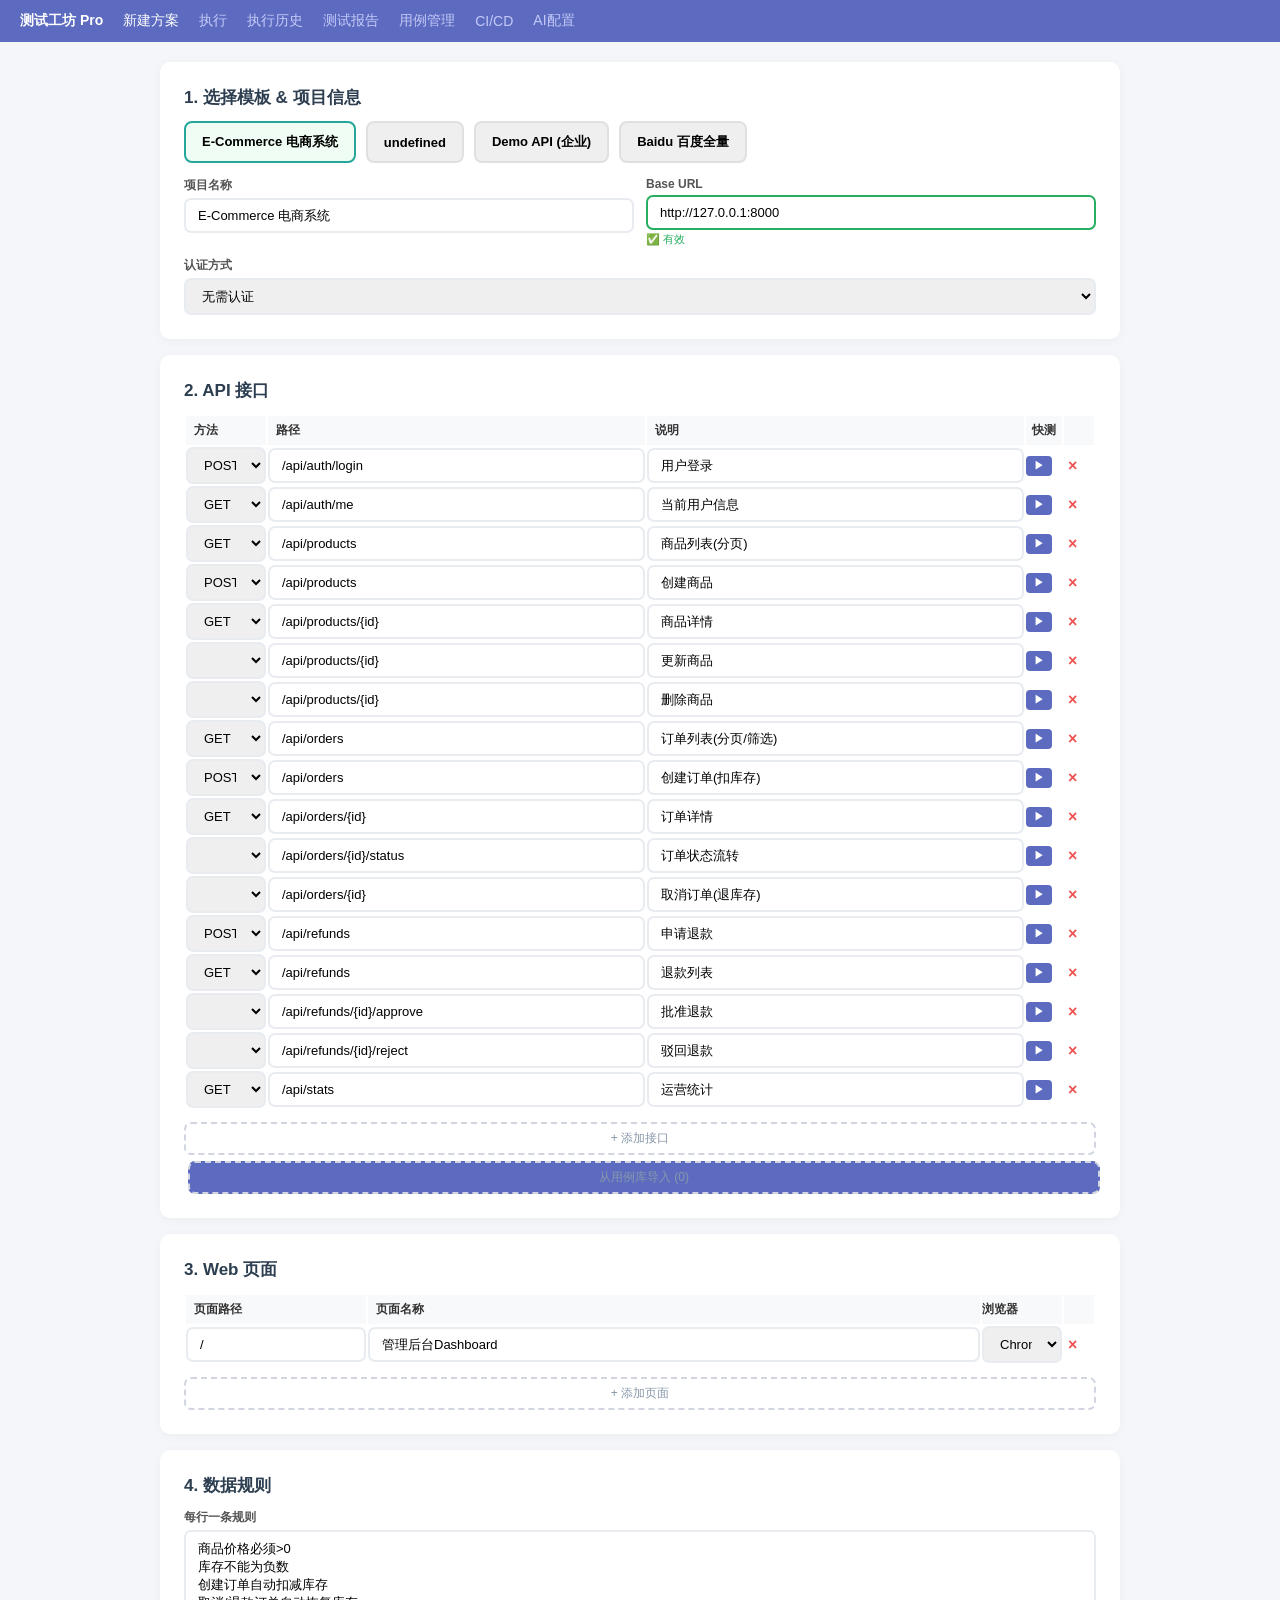
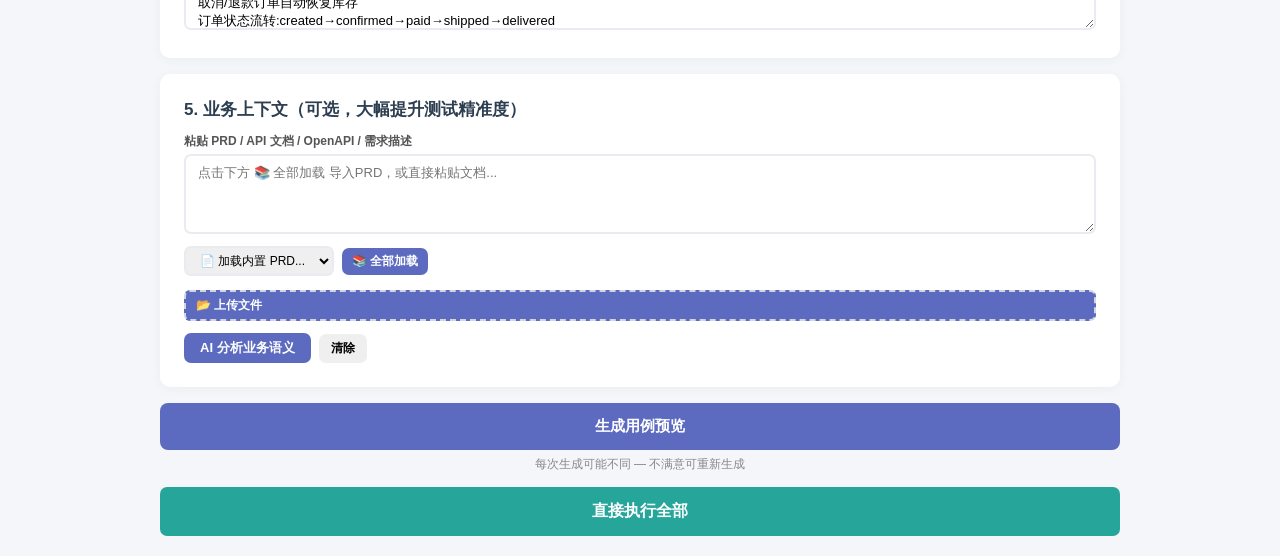
==== commit e427d03b: "Restrict API methods to GET/POST only: wizard selector, AI prompt, case validation" ====
--- a/static/index.html
+++ b/static/index.html
@@ -382,7 +382,7 @@
 // ===== ADD ROWS =====
 function addApi() {
     const tr = document.createElement("tr"); tr.className = "api-row";
-    tr.innerHTML = `<td><select class="api-m" style="width:80px"><option>GET</option><option>POST</option><option>PUT</option><option>DELETE</option></select></td>
+    tr.innerHTML = `<td><select class="api-m" style="width:80px"><option>GET</option><option>POST</option></select></td>
         <td><input class="api-p" placeholder="/api/path" oninput="save()" style="width:100%"></td>
         <td><input class="api-n" placeholder="说明" oninput="save()" style="width:100%"></td>
         <td><button class="btn btn-sm" onclick="quickTest(this)" style="font-size:10px;padding:3px 8px;background:#5c6bc0;color:#fff;border:none;border-radius:4px" title="快速测试此端点">▶</button></td>
@@ -762,6 +762,7 @@
         for(var li=0;li<lines.length&&maxIter-->0;li++){var line=lines[li].trim();if(!line.startsWith('data: '))continue;
         try{var dd=JSON.parse(line.slice(6));}catch(e){continue;}
         if(dd.t==='info'){var pt=document.getElementById('ai-progress-text');if(pt)pt.textContent=dd.msg;}
+        else if(dd.t==='error'){var pt2=document.getElementById('ai-progress-text');if(pt2){pt2.textContent='❌ '+dd.msg;pt2.style.color='#ef5350';}}
         else if(dd.t==='heartbeat'){/* keep alive */}
         else if(dd.t==='clear'){suggestions=[];num=0;rows='';document.getElementById('case-preview-list').innerHTML='';}
         else if(dd.t==='case'){var s=dd.case;suggestions.push(s);num++;
@@ -787,14 +788,14 @@
         });
         extraRows += '<tr style="background:#e3f2fd"><td colspan="14" style="padding:4px 12px;font-size:11px;font-weight:700;color:#1565c0">🔧 单元测试 (8 条)</td></tr>';
         ['服务可达性','响应时间基准','SSL证书','重定向跟踪','响应头完整','响应体大小','编码声明','并发请求'].forEach(t => {
-            num++; extraRows += `<tr style="border-bottom:1px solid #eee"><td style="padding:6px 4px"><input type="checkbox" class="pv-check" value="unit" checked></td><td style="padding:4px;text-align:center;font-size:14px">🔓</td><td style="font-family:monospace;font-size:10px;padding:6px 4px">TC-${String(num).padStart(3,'0')}</td><td style="padding:6px 4px;font-size:11px">${name}</td><td style="font-weight:600;padding:6px 4px">[Unit] ${t}</td><td style="font-size:10px;font-weight:600;color:#888;padding:6px 4px">Unit</td><td style="font-size:10px;font-weight:700;color:#888;padding:6px 4px">L0</td><td style="font-size:11px;font-weight:700;color:#888;padding:6px 4px">P1</td><td style="font-size:10px;padding:6px 4px">服务运行中</td><td style="font-family:monospace;font-size:10px;color:#888;padding:6px 4px">-</td><td style="font-family:monospace;font-size:10px;padding:6px 4px">-</td><td style="font-size:10px;color:#27ae60;padding:6px 4px"><500</td><td style="font-size:10px;padding:6px 4px">httpx.get(B)</td><td style="font-size:10px;color:#888;padding:6px 4px">无</td></tr>`;
+            num++; extraRows += `<tr style="border-bottom:1px solid #eee"><td style="padding:6px 4px"><input type="checkbox" class="pv-check" value="unit" checked></td><td style="padding:4px;text-align:center;font-size:14px">🔓</td><td style="font-family:monospace;font-size:10px;padding:6px 4px">TC-${String(num).padStart(3,'0')}</td><td style="padding:6px 4px;font-size:11px">${he(name)}</td><td style="font-weight:600;padding:6px 4px">[Unit] ${he(t)}</td><td style="font-size:10px;font-weight:600;color:#888;padding:6px 4px">Unit</td><td style="font-size:10px;font-weight:700;color:#888;padding:6px 4px">L0</td><td style="font-size:11px;font-weight:700;color:#888;padding:6px 4px">P1</td><td style="font-size:10px;padding:6px 4px">服务运行中</td><td style="font-family:monospace;font-size:10px;color:#888;padding:6px 4px">-</td><td style="font-family:monospace;font-size:10px;padding:6px 4px">-</td><td style="font-size:10px;color:#27ae60;padding:6px 4px"><500</td><td style="font-size:10px;padding:6px 4px">httpx.get(B)</td><td style="font-size:10px;color:#888;padding:6px 4px">无</td></tr>`;
         });
         // Data tests from rules
         var rules = (document.getElementById("p-rules").value||'').split("\n").filter(l=>l.trim());
         if (rules.length) extraRows += '<tr style="background:#fff3e0"><td colspan="14" style="padding:4px 12px;font-size:11px;font-weight:700;color:#e65100">📊 数据规则测试 (' + rules.length + ' 条)</td></tr>';
         rules.forEach((rule, ri) => {
             var api = apis[ri % apis.length] || {p:'/',m:'GET'};
-            num++; extraRows += `<tr style="border-bottom:1px solid #eee"><td style="padding:6px 4px"><input type="checkbox" class="pv-check" value="data_${ri}" checked></td><td style="padding:4px;text-align:center;font-size:14px">🔓</td><td style="font-family:monospace;font-size:10px;padding:6px 4px">TC-${String(num).padStart(3,'0')}</td><td style="padding:6px 4px;font-size:11px">${name}</td><td style="font-weight:600;padding:6px 4px">[Data] ${rule.substring(0,40)}</td><td style="font-size:10px;font-weight:600;color:#ff9800;padding:6px 4px">Data</td><td style="font-size:10px;font-weight:700;color:#888;padding:6px 4px">L*</td><td style="font-size:11px;font-weight:700;color:#ff9800;padding:6px 4px">P1</td><td style="font-size:10px;padding:6px 4px">无</td><td style="font-family:monospace;font-size:10px;color:#5c6bc0;padding:6px 4px">${api.m}</td><td style="font-family:monospace;font-size:10px;padding:6px 4px">${api.p}</td><td style="font-size:10px;color:#27ae60;padding:6px 4px">状态码<500</td><td style="font-size:10px;padding:6px 4px">验证规则: ${rule.substring(0,30)}</td><td style="font-size:10px;color:#888;padding:6px 4px">无</td></tr>`;
+            num++; extraRows += `<tr style="border-bottom:1px solid #eee"><td style="padding:6px 4px"><input type="checkbox" class="pv-check" value="data_${ri}" checked></td><td style="padding:4px;text-align:center;font-size:14px">🔓</td><td style="font-family:monospace;font-size:10px;padding:6px 4px">TC-${String(num).padStart(3,'0')}</td><td style="padding:6px 4px;font-size:11px">${he(name)}</td><td style="font-weight:600;padding:6px 4px">[Data] ${he(rule.substring(0,40))}</td><td style="font-size:10px;font-weight:600;color:#ff9800;padding:6px 4px">Data</td><td style="font-size:10px;font-weight:700;color:#888;padding:6px 4px">L*</td><td style="font-size:11px;font-weight:700;color:#ff9800;padding:6px 4px">P1</td><td style="font-size:10px;padding:6px 4px">无</td><td style="font-family:monospace;font-size:10px;color:#5c6bc0;padding:6px 4px">${he(api.m)}</td><td style="font-family:monospace;font-size:10px;padding:6px 4px">${he(api.p)}</td><td style="font-size:10px;color:#27ae60;padding:6px 4px">状态码<500</td><td style="font-size:10px;padding:6px 4px">验证规则: ${he(rule.substring(0,30))}</td><td style="font-size:10px;color:#888;padding:6px 4px">无</td></tr>`;
         });
         document.getElementById('case-preview-list').insertAdjacentHTML('beforeend', extraRows);
         let titleText = "用例预览 (" + num + " 条)";
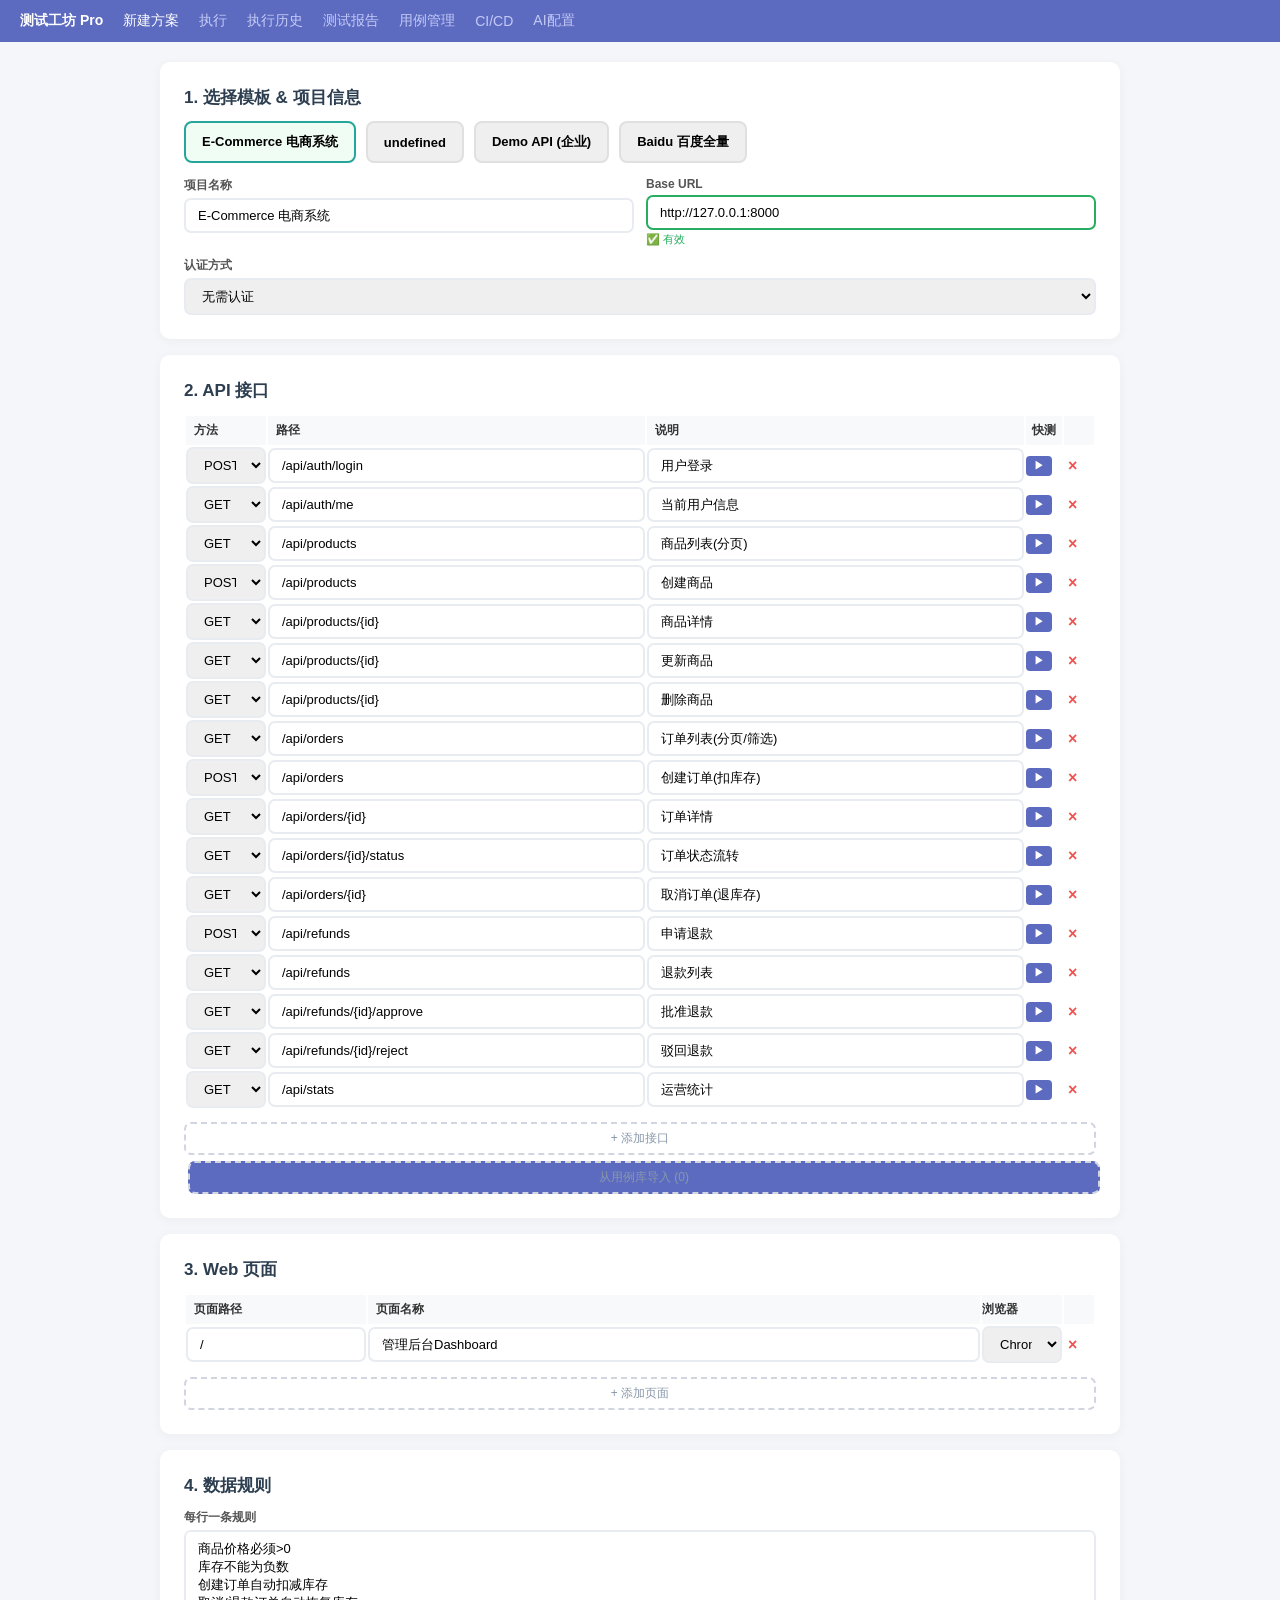
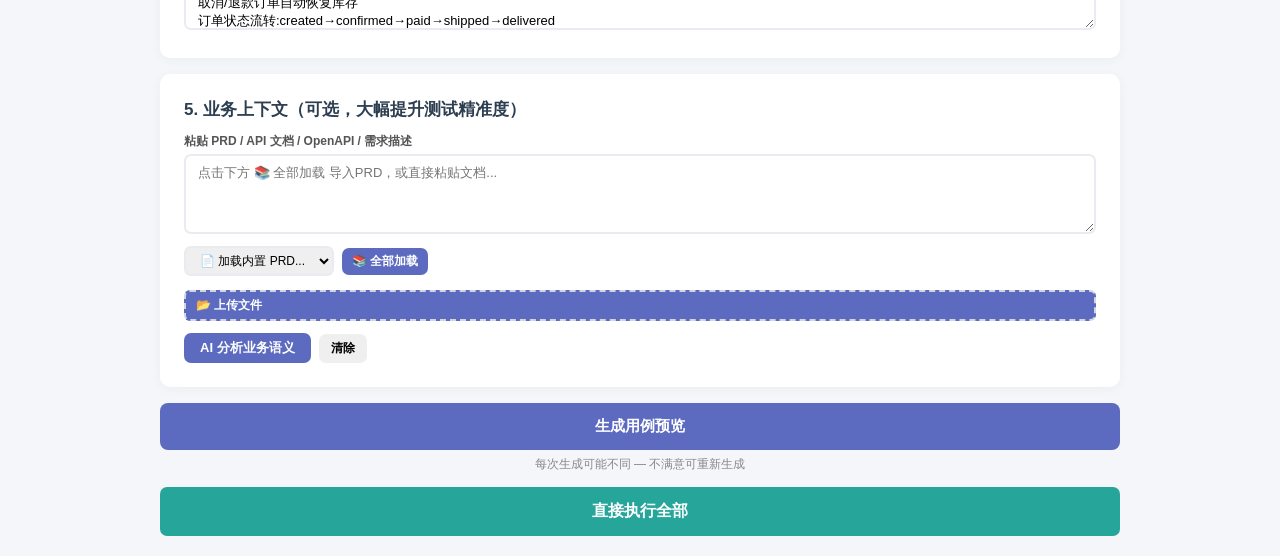
==== commit f0f0b9ce: "PRD audit fixes: L2 syntax, L4 real sequence, path params, _path_mismatch, SSRF parse-first, streak " ====
--- a/static/index.html
+++ b/static/index.html
@@ -372,7 +372,7 @@
     document.getElementById("p-url").value = t.url;
     document.getElementById("p-rules").value = t.rules;
     document.getElementById("api-list").innerHTML = "";
-    t.apis.forEach(a => { addApi(); const rows = document.querySelectorAll("#api-list tr"); const l = rows[rows.length-1]; l.querySelector(".api-m").value = a.m; l.querySelector(".api-p").value = a.p; l.querySelector(".api-n").value = a.n; });
+    t.apis.forEach(a => { addApi(); const rows = document.querySelectorAll("#api-list tr"); const l = rows[rows.length-1]; var am = (a.m||'GET').toUpperCase(); if (am !== 'GET' && am !== 'POST') am = 'GET'; l.querySelector(".api-m").value = am; l.querySelector(".api-p").value = a.p; l.querySelector(".api-n").value = a.n; });
     document.getElementById("pg-list").innerHTML = "";
     t.pgs.forEach(p => { addPg(); const r = document.querySelectorAll("#pg-list tr"); const l = r[r.length-1]; l.querySelector(".pg-u").value = p.u; l.querySelector(".pg-na").value = p.na; if(p.br) l.querySelector(".pg-br").value = p.br; });
     if (t.context) { _ctx = t.context; renderContext(); }
@@ -766,7 +766,7 @@
         else if(dd.t==='heartbeat'){/* keep alive */}
         else if(dd.t==='clear'){suggestions=[];num=0;rows='';document.getElementById('case-preview-list').innerHTML='';}
         else if(dd.t==='case'){var s=dd.case;suggestions.push(s);num++;
-        if(num===1)document.getElementById('case-preview-list').insertAdjacentHTML('beforeend','<tr style="background:#e8eaf6"><td colspan="14" style="padding:4px 12px;font-size:11px;font-weight:700;color:#3949ab">🔌 API 接口测试</td></tr>');
+        if(num===1){document.getElementById('case-preview-list').insertAdjacentHTML('beforeend','<tr style="background:#e8eaf6"><td colspan="14" style="padding:4px 12px;font-size:11px;font-weight:700;color:#3949ab">🔌 API 接口测试</td></tr>');}
         var lk=window._lockedCases&&window._lockedCases.includes('s_'+(num-1));
         var rowHTML='<tr style="border-bottom:1px solid #eee;'+(lk?'background:#fffde7':'')+'"><td style="padding:6px 4px"><input type="checkbox" class="pv-check" value="'+(num-1)+'" checked></td><td style="padding:4px;text-align:center;cursor:pointer;font-size:14px" class="pv-lock'+(lk?' locked':'')+'" data-key="s_'+(num-1)+'" onclick="toggleLock(this,\'s_'+(num-1)+'\')">'+(lk?'🔒':'🔓')+'</td><td style="font-family:monospace;font-size:10px;padding:6px 4px">TC-'+String(num).padStart(3,'0')+'</td><td style="padding:6px 4px;font-size:11px">'+he(name)+'</td><td style="font-weight:600;padding:6px 4px">'+he(s.title)+'</td><td style="font-size:10px;font-weight:600;color:#5c6bc0;padding:6px 4px">API</td><td style="font-size:10px;font-weight:700;color:#5c6bc0;padding:6px 4px">'+(s.layer||'')+'</td><td style="font-size:11px;font-weight:700;color:'+(priColor[s.priority]||'#888')+';padding:6px 4px">'+(s.priority||'P1')+'</td><td style="font-size:10px;padding:6px 4px">'+he(s.precondition||'无')+'</td><td style="font-family:monospace;font-size:10px;color:#5c6bc0;padding:6px 4px">'+he(s.method)+'</td><td style="font-family:monospace;font-size:10px;padding:6px 4px">'+he(s.path)+'</td><td style="font-size:10px;color:#27ae60;padding:6px 4px">'+he(s.expected)+'</td><td style="font-size:10px;padding:6px 4px;max-width:260px;white-space:normal;word-break:break-word">'+he(s.steps||'')+'</td><td style="font-size:10px;color:#888;padding:6px 4px">'+he(s.testdata||'无')+'</td></tr>';
         document.getElementById('case-preview-list').insertAdjacentHTML('beforeend',rowHTML);}
@@ -777,9 +777,14 @@
     return {suggestions:suggestions, source:d.source};
     }).then(d=>{
         var num=(window._previewSuggestions||[]).length;
+        // Update API section header with final count
+        var firstRow = document.querySelector('#case-preview-list tr td');
+        if (firstRow && firstRow.textContent.indexOf('🔌 API') === 0 && num > 0) {
+            firstRow.textContent = '🔌 API 接口测试 (' + num + ' 条)';
+        }
         // Append UI + Data + Unit cases 
         var extraRows = '';
-        if (pgs.length) extraRows += '<tr style="background:#e8f5e9"><td colspan="14" style="padding:4px 12px;font-size:11px;font-weight:700;color:#27ae60">📱 Web 页面测试 (' + (pgs.length*7) + ' 条)</td></tr>';
+        if (pgs.length) extraRows += '<tr style="background:#e8f5e9"><td colspan="14" style="padding:4px 12px;font-size:11px;font-weight:700;color:#27ae60">📱 Web 页面测试 (' + (pgs.length*6) + ' 条)</td></tr>';
         pgs.forEach((p, pi) => {
             [{t:'页面加载',pre:'公网可访问',exp:'body可见,title非空'},{t:'JS无错误',pre:'无',exp:'无pageerror'},{t:'加载时间',pre:'网络<10s',exp:'<10秒'},{t:'移动端',pre:'无',exp:'375x812正常'},{t:'导航链接',pre:'有a标签',exp:'links>0'},{t:'静态资源',pre:'无',exp:'无4xx/5xx'}].forEach(t => {
                 num++;
@@ -820,11 +825,18 @@
         if (pgs.length) rows += '<tr style="background:#e8f5e9"><td colspan="14" style="padding:4px 12px;font-size:11px;font-weight:700;color:#27ae60">📱 Web 页面测试 (' + (pgs.length*6) + ' 条)</td></tr>';
         pgs.forEach((p, pi) => {
             [{t:'页面加载',pre:'公网可访问',exp:'body可见,title非空'},{t:'JS无错误',pre:'无',exp:'无pageerror'},{t:'加载时间',pre:'网络<10s',exp:'<10秒'},{t:'移动端',pre:'无',exp:'375x812正常'},{t:'导航链接',pre:'有a标签',exp:'links>0'},{t:'静态资源',pre:'无',exp:'无4xx/5xx'}].forEach(t => {
-                num++; rows += `<tr style="border-bottom:1px solid #eee"><td style="padding:6px 4px"><input type="checkbox" class="pv-check" value="pg_${pi}" checked></td><td style="padding:4px;text-align:center;font-size:14px">🔓</td><td style="font-family:monospace;font-size:10px;padding:6px 4px">TC-${String(num).padStart(3,'0')}</td><td style="padding:6px 4px;font-size:11px">${name}</td><td style="font-weight:600;padding:6px 4px">[UI] ${p.na}: ${t.t}</td><td style="font-size:10px;font-weight:600;color:#26a69a;padding:6px 4px">UI</td><td style="font-size:11px;font-weight:700;color:#ff9800;padding:6px 4px">P1</td><td style="font-size:10px;padding:6px 4px">${t.pre}</td><td style="font-family:monospace;font-size:10px;color:#26a69a;padding:6px 4px">GET</td><td style="font-family:monospace;font-size:10px;padding:6px 4px">${p.u}</td><td style="font-size:10px;color:#27ae60;padding:6px 4px">${t.exp}</td><td style="font-size:10px;padding:6px 4px">page.goto ${p.u}</td><td style="font-size:10px;color:#888;padding:6px 4px">无</td></tr>`;
+                num++; rows += `<tr style="border-bottom:1px solid #eee"><td style="padding:6px 4px"><input type="checkbox" class="pv-check" value="pg_${pi}" checked></td><td style="padding:4px;text-align:center;font-size:14px">🔓</td><td style="font-family:monospace;font-size:10px;padding:6px 4px">TC-${String(num).padStart(3,'0')}</td><td style="padding:6px 4px;font-size:11px">${he(name)}</td><td style="font-weight:600;padding:6px 4px">[UI] ${he(p.na)}: ${he(t.t)}</td><td style="font-size:10px;font-weight:600;color:#26a69a;padding:6px 4px">UI</td><td style="font-size:10px;font-weight:700;color:#5c6bc0;padding:6px 4px"></td><td style="font-size:11px;font-weight:700;color:#ff9800;padding:6px 4px">P1</td><td style="font-size:10px;padding:6px 4px">${he(t.pre)}</td><td style="font-family:monospace;font-size:10px;color:#26a69a;padding:6px 4px">GET</td><td style="font-family:monospace;font-size:10px;padding:6px 4px">${he(p.u)}</td><td style="font-size:10px;color:#27ae60;padding:6px 4px">${he(t.exp)}</td><td style="font-size:10px;padding:6px 4px">page.goto ${he(p.u)}</td><td style="font-size:10px;color:#888;padding:6px 4px">无</td></tr>`;
             });
         });
+        var fbRules = (document.getElementById("p-rules").value||'').split("\n").filter(l=>l.trim());
+        if (fbRules.length) rows += '<tr style="background:#fff3e0"><td colspan="14" style="padding:4px 12px;font-size:11px;font-weight:700;color:#e65100">📊 数据规则测试 (' + fbRules.length + ' 条)</td></tr>';
+        fbRules.forEach((rule, ri) => {
+            var fapi = apis[ri % apis.length] || {p:'/',m:'GET'};
+            num++; rows += `<tr style="border-bottom:1px solid #eee"><td style="padding:6px 4px"><input type="checkbox" class="pv-check" value="data_${ri}" checked></td><td style="padding:4px;text-align:center;font-size:14px">🔓</td><td style="font-family:monospace;font-size:10px;padding:6px 4px">TC-${String(num).padStart(3,'0')}</td><td style="padding:6px 4px;font-size:11px">${he(name)}</td><td style="font-weight:600;padding:6px 4px">[Data] ${he(rule.substring(0,40))}</td><td style="font-size:10px;font-weight:600;color:#ff9800;padding:6px 4px">Data</td><td style="font-size:10px;font-weight:700;color:#888;padding:6px 4px">L*</td><td style="font-size:11px;font-weight:700;color:#ff9800;padding:6px 4px">P1</td><td style="font-size:10px;padding:6px 4px">无</td><td style="font-family:monospace;font-size:10px;color:#5c6bc0;padding:6px 4px">${he(fapi.m)}</td><td style="font-family:monospace;font-size:10px;padding:6px 4px">${he(fapi.p)}</td><td style="font-size:10px;color:#27ae60;padding:6px 4px">状态码<500</td><td style="font-size:10px;padding:6px 4px">验证规则: ${he(rule.substring(0,30))}</td><td style="font-size:10px;color:#888;padding:6px 4px">无</td></tr>`;
+        });
+        rows += '<tr style="background:#e3f2fd"><td colspan="14" style="padding:4px 12px;font-size:11px;font-weight:700;color:#1565c0">🔧 单元测试 (8 条)</td></tr>';
         ['服务可达性','响应时间基准','SSL证书','重定向跟踪','响应头完整','响应体大小','编码声明','并发请求'].forEach(t => {
-            num++; rows += `<tr style="border-bottom:1px solid #eee"><td style="padding:6px 4px"><input type="checkbox" class="pv-check" value="unit" checked></td><td style="padding:4px;text-align:center;font-size:14px">🔓</td><td style="font-family:monospace;font-size:10px;padding:6px 4px">TC-${String(num).padStart(3,'0')}</td><td style="padding:6px 4px;font-size:11px">${name}</td><td style="font-weight:600;padding:6px 4px">[Unit] ${t}</td><td style="font-size:10px;font-weight:600;color:#888;padding:6px 4px">Unit</td><td style="font-size:10px;font-weight:700;color:#888;padding:6px 4px">L0</td><td style="font-size:11px;font-weight:700;color:#888;padding:6px 4px">P1</td><td style="font-size:10px;padding:6px 4px">服务运行中</td><td style="font-family:monospace;font-size:10px;color:#888;padding:6px 4px">-</td><td style="font-family:monospace;font-size:10px;padding:6px 4px">-</td><td style="font-size:10px;color:#27ae60;padding:6px 4px"><500</td><td style="font-size:10px;padding:6px 4px">httpx.get(B)</td><td style="font-size:10px;color:#888;padding:6px 4px">无</td></tr>`;
+            num++; rows += `<tr style="border-bottom:1px solid #eee"><td style="padding:6px 4px"><input type="checkbox" class="pv-check" value="unit" checked></td><td style="padding:4px;text-align:center;font-size:14px">🔓</td><td style="font-family:monospace;font-size:10px;padding:6px 4px">TC-${String(num).padStart(3,'0')}</td><td style="padding:6px 4px;font-size:11px">${he(name)}</td><td style="font-weight:600;padding:6px 4px">[Unit] ${he(t)}</td><td style="font-size:10px;font-weight:600;color:#888;padding:6px 4px">Unit</td><td style="font-size:10px;font-weight:700;color:#888;padding:6px 4px">L0</td><td style="font-size:11px;font-weight:700;color:#888;padding:6px 4px">P1</td><td style="font-size:10px;padding:6px 4px">服务运行中</td><td style="font-family:monospace;font-size:10px;color:#888;padding:6px 4px">-</td><td style="font-family:monospace;font-size:10px;padding:6px 4px">-</td><td style="font-size:10px;color:#27ae60;padding:6px 4px"><500</td><td style="font-size:10px;padding:6px 4px">httpx.get(B)</td><td style="font-size:10px;color:#888;padding:6px 4px">无</td></tr>`;
         });
         document.getElementById('case-preview-list').innerHTML = rows;
         document.getElementById("case-preview-title").textContent = "用例预览 (" + num + " 条) · AI 失败";
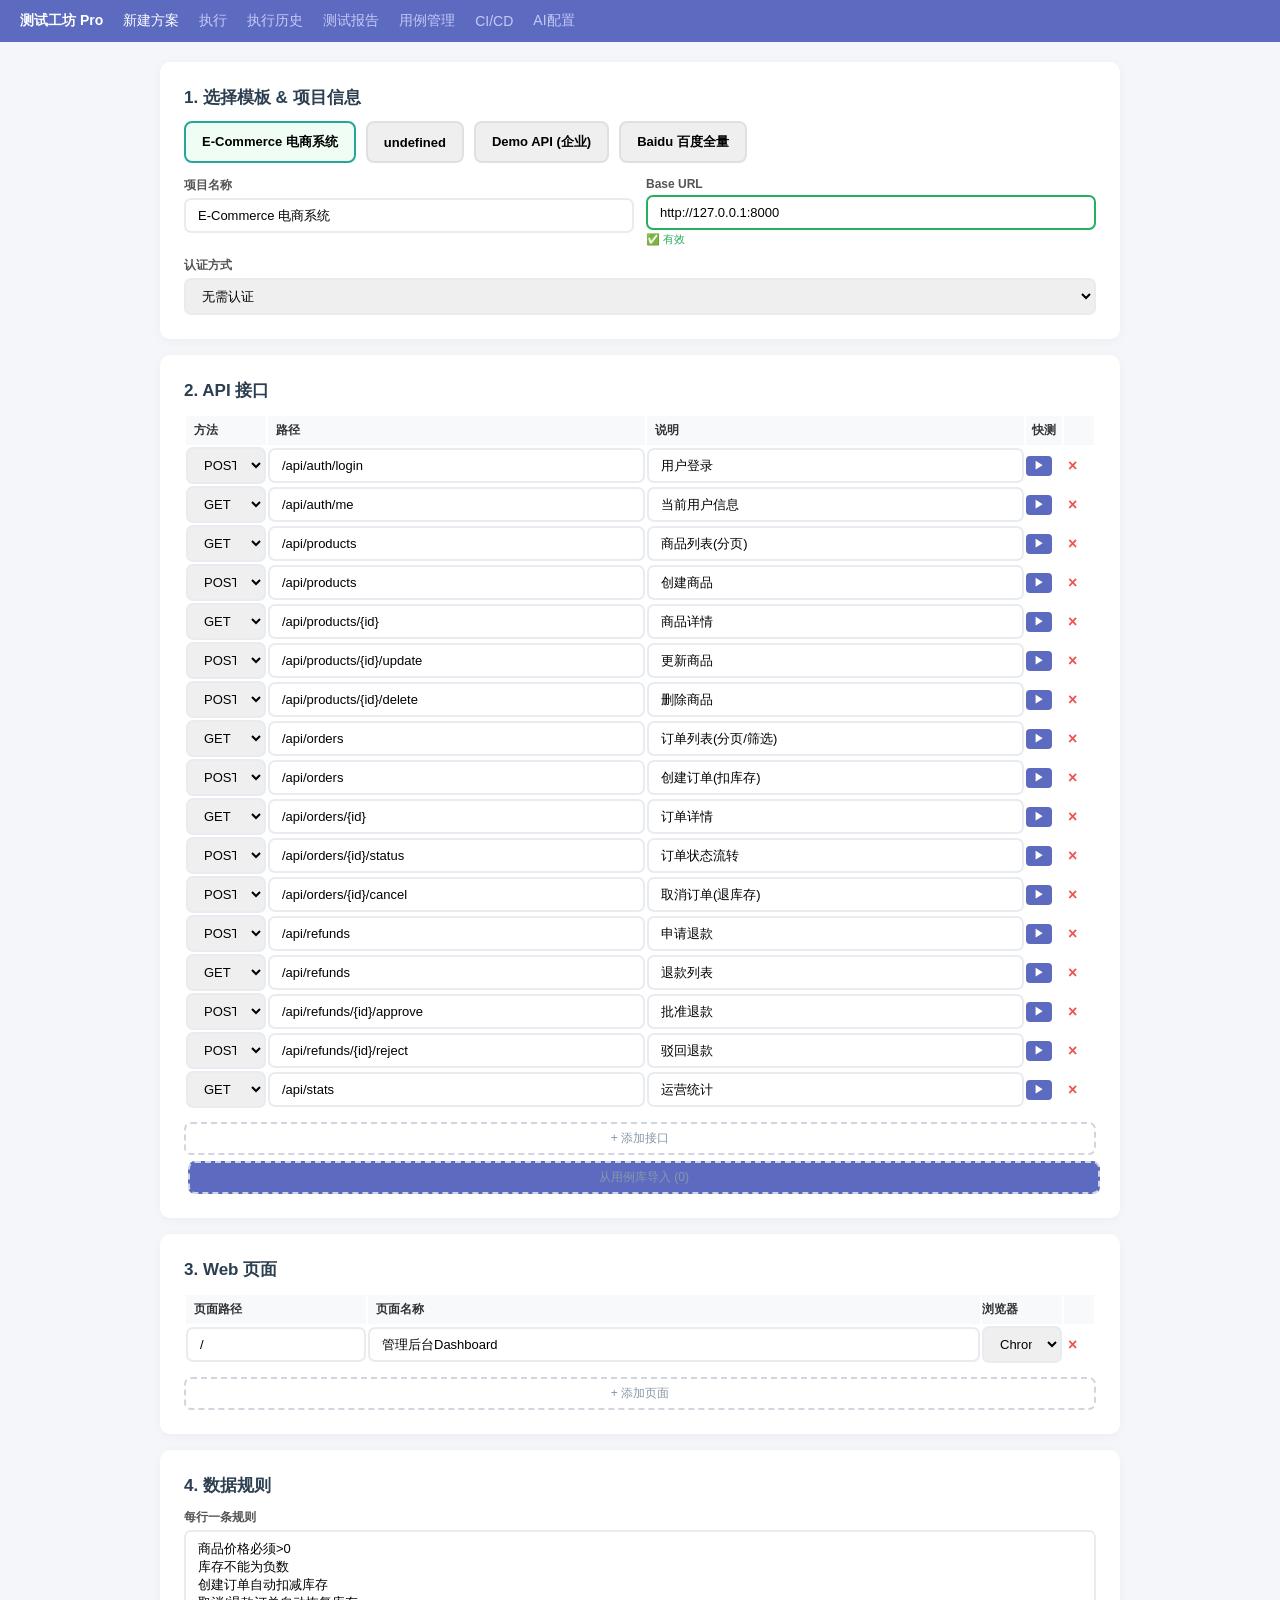
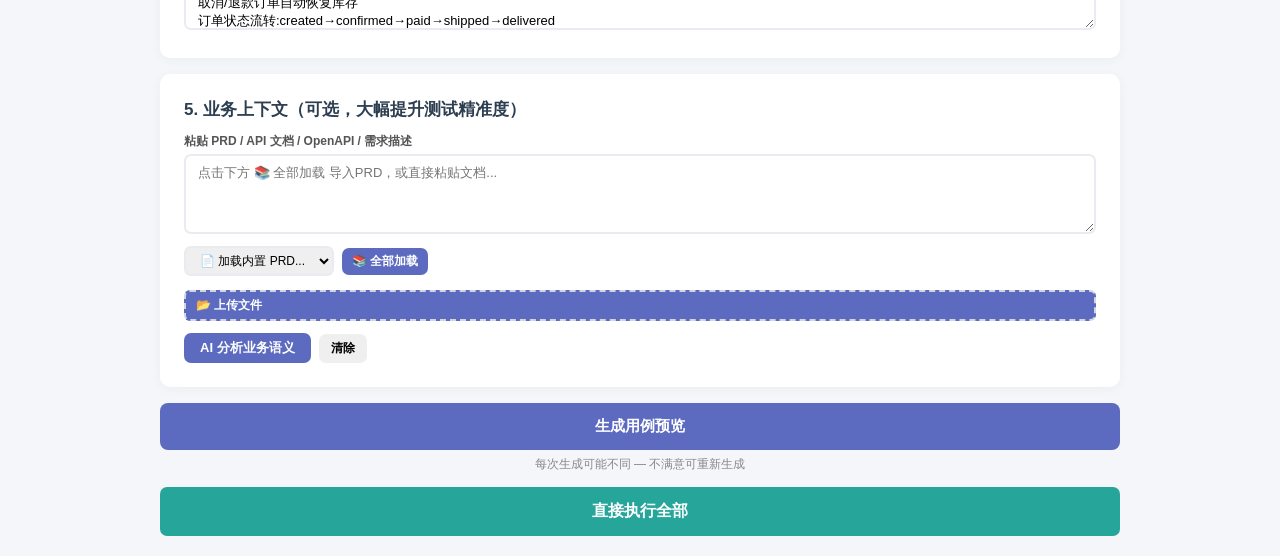
==== commit 2469db40: "POST variants for update/delete/status/approve/reject endpoints + template update — resolves 405 con" ====
--- a/static/index.html
+++ b/static/index.html
@@ -291,17 +291,17 @@
         {m:"GET",p:"/api/products",n:"商品列表(分页)"},
         {m:"POST",p:"/api/products",n:"创建商品"},
         {m:"GET",p:"/api/products/{id}",n:"商品详情"},
-        {m:"PUT",p:"/api/products/{id}",n:"更新商品"},
-        {m:"DELETE",p:"/api/products/{id}",n:"删除商品"},
+        {m:"POST",p:"/api/products/{id}/update",n:"更新商品"},
+        {m:"POST",p:"/api/products/{id}/delete",n:"删除商品"},
         {m:"GET",p:"/api/orders",n:"订单列表(分页/筛选)"},
         {m:"POST",p:"/api/orders",n:"创建订单(扣库存)"},
         {m:"GET",p:"/api/orders/{id}",n:"订单详情"},
-        {m:"PUT",p:"/api/orders/{id}/status",n:"订单状态流转"},
-        {m:"DELETE",p:"/api/orders/{id}",n:"取消订单(退库存)"},
+        {m:"POST",p:"/api/orders/{id}/status",n:"订单状态流转"},
+        {m:"POST",p:"/api/orders/{id}/cancel",n:"取消订单(退库存)"},
         {m:"POST",p:"/api/refunds",n:"申请退款"},
         {m:"GET",p:"/api/refunds",n:"退款列表"},
-        {m:"PUT",p:"/api/refunds/{id}/approve",n:"批准退款"},
-        {m:"PUT",p:"/api/refunds/{id}/reject",n:"驳回退款"},
+        {m:"POST",p:"/api/refunds/{id}/approve",n:"批准退款"},
+        {m:"POST",p:"/api/refunds/{id}/reject",n:"驳回退款"},
         {m:"GET",p:"/api/stats",n:"运营统计"}],
         pgs:[{u:"/",na:"管理后台Dashboard"}],
         rules:"商品价格必须>0\n库存不能为负数\n创建订单自动扣减库存\n取消/退款订单自动恢复库存\n订单状态流转:created→confirmed→paid→shipped→delivered\n只有created/confirmed状态才能取消\ndelivered后不可取消只能走退款\n退款金额不能超过订单总价\n普通用户只能看自己的订单\n管理员审批退款"},
